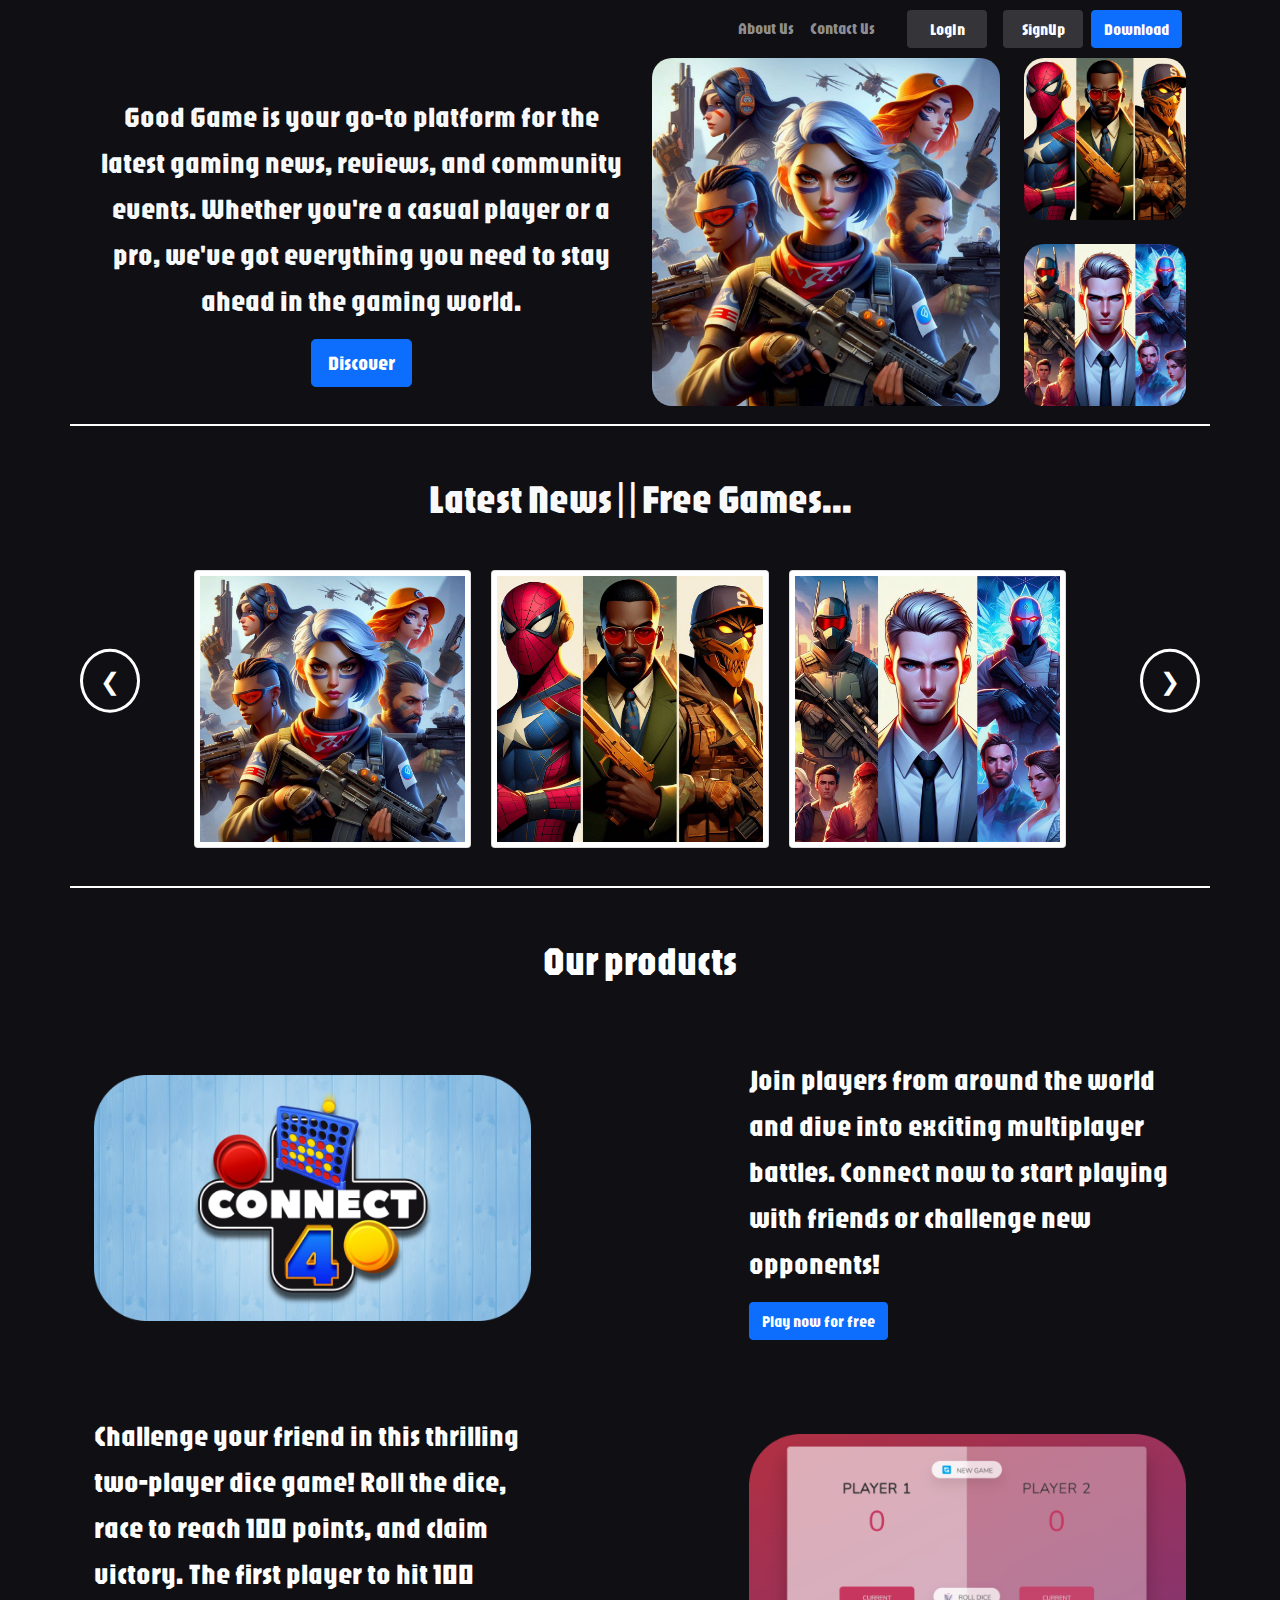
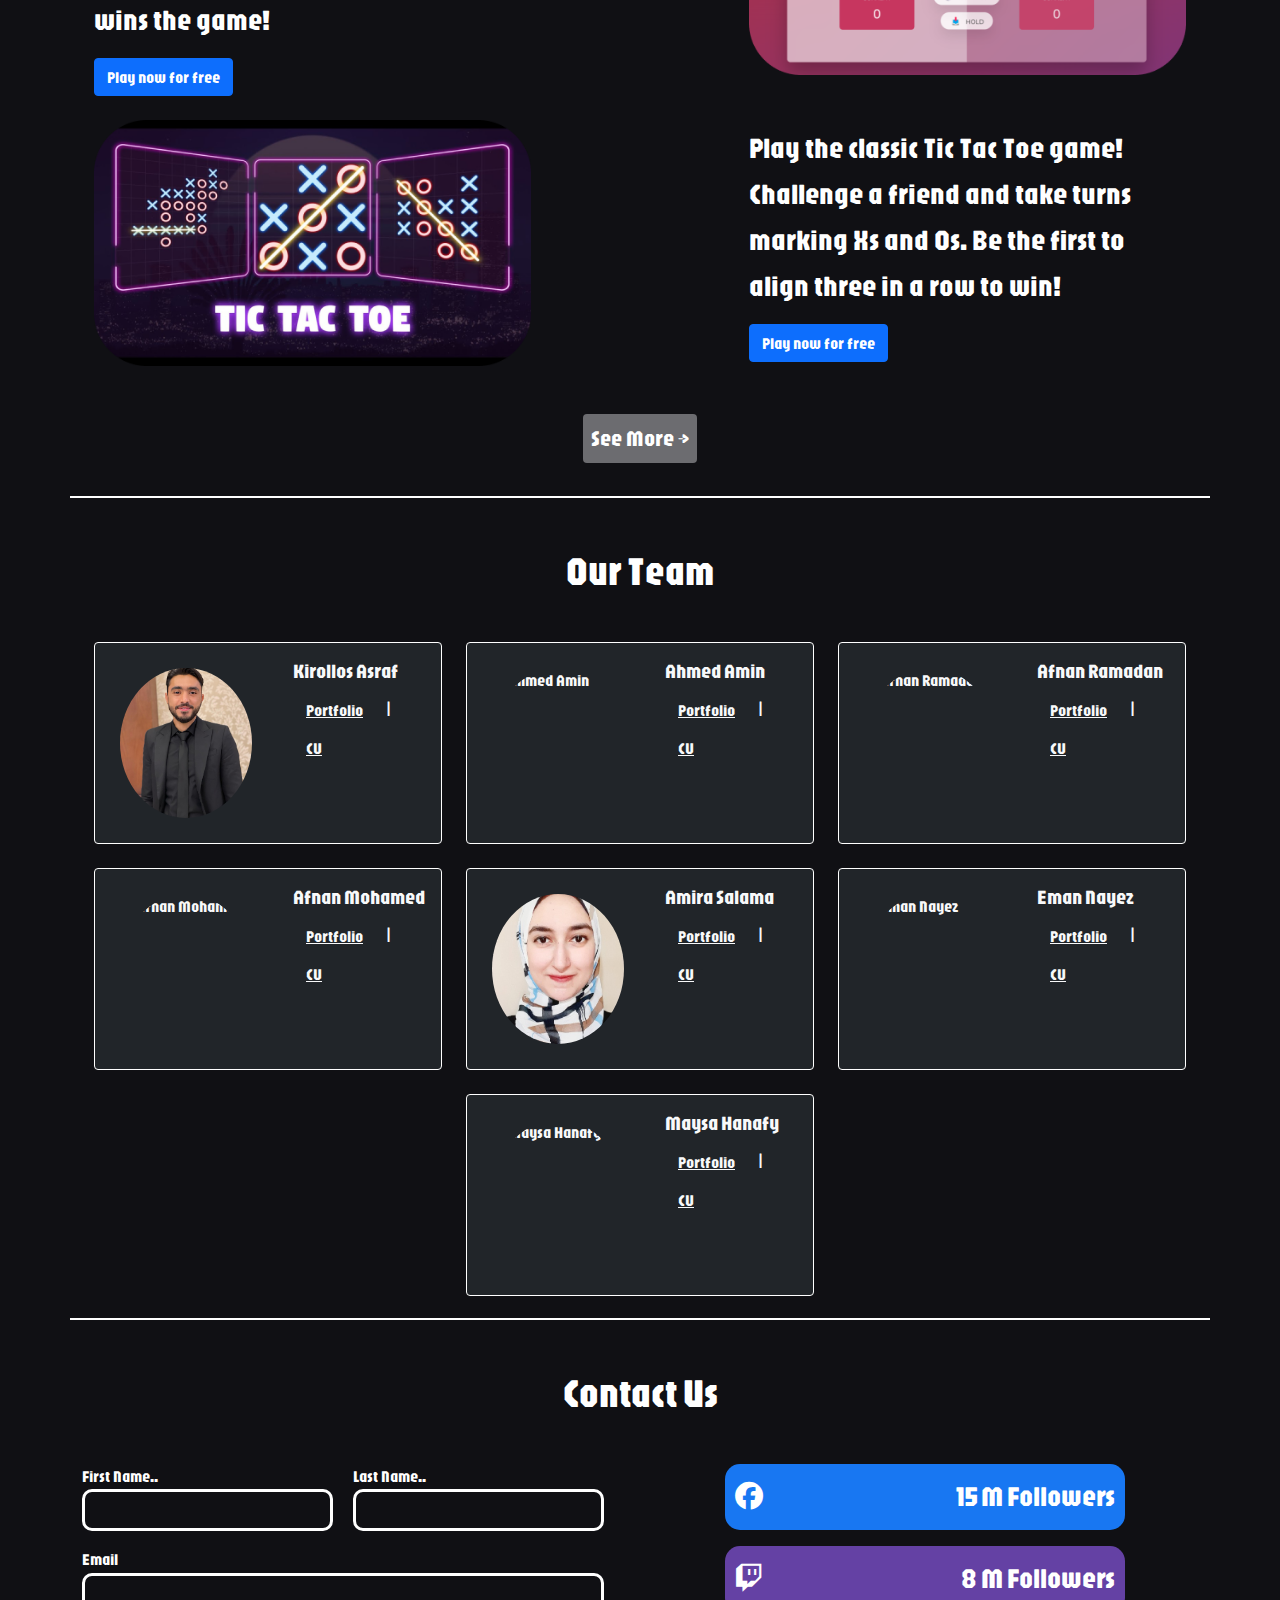
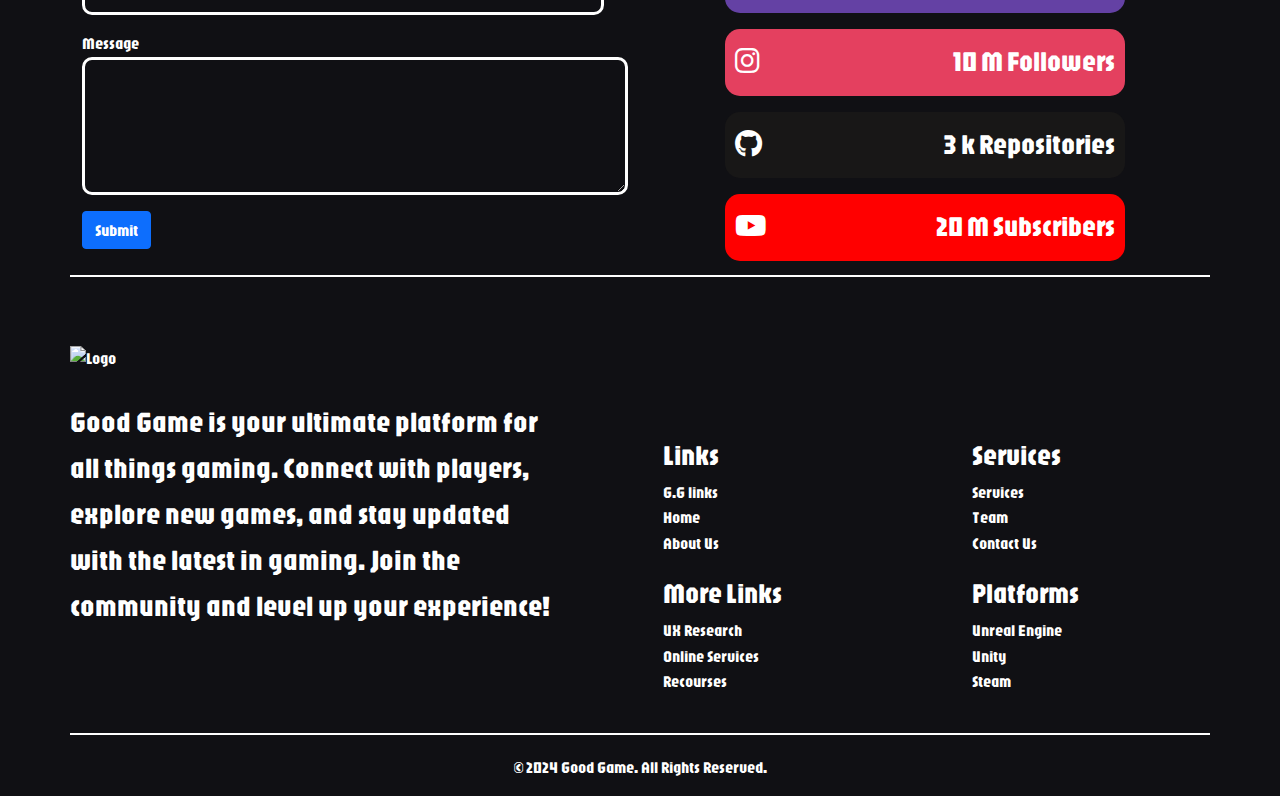
==== index.html @ bca0e64c "Intial Commit" ====
<!DOCTYPE html>
<html lang="en">

<head>
  <meta charset="UTF-8" />
  <meta name="viewport" content="width=device-width, initial-scale=1.0" />
  <link rel="shortcut icon" type="image/png" href="./images/4.svg" />
  <link rel="stylesheet" href="./fontawesome-free-6.6.0-web/css/all.min.css" />
  <link rel="stylesheet" href="./vendor/bootstrap/css/bootstrap.min.css" />
  <link rel="stylesheet" href="./vendor/bootstrap/css/bootstrap.rtl.min.css" />
  <link rel="preconnect" href="https://fonts.googleapis.com" />
  <link rel="preconnect" href="https://fonts.gstatic.com" crossorigin />
  <link href="https://fonts.googleapis.com/css2?family=Jaro:opsz@6..72&display=swap" rel="stylesheet" />
  <link rel="stylesheet" href="./css/minstyles.css" />
  <title>Good Game</title>
</head>

<body>
  <!-- Header (Navigator) -->
  <nav class="navbar navbar-expand-md navbar-dark text-white">
    <div class="container d-flex justify-content-between">
      <a href="#" class="navbar-brand">
        <img src="./images/4.svg" alt="" style="width: 60px" />
      </a>

      <button class="navbar-toggler" type="button" data-bs-toggle="collapse" data-bs-target="#mainmenu">
        <span class="navbar-toggler-icon"></span>
      </button>

      <div class="collapse navbar-collapse justify-content-end" id="mainmenu">
        <div class="d-md-flex d-block w-100">
          <ul class="navbar-nav d-md-flex flex-column flex-md-row align-items-center mb-0">
            <li class="nav-item">
              <a href="#" class="nav-link">About Us</a>
            </li>
            <li class="nav-item">
              <a href="#" class="nav-link">Contact Us</a>
            </li>
          </ul>
          <div class="d-flex align-items-center ms-md-3 flex-column flex-md-row mt-3 mt-md-0">
            <button class="btn login me-md-2 mb-2 mb-md-0">LogIn</button>
            <button class="btn signup me-md-2 mb-2 mb-md-0">SignUp</button>
            <button class="btn btn-primary">Download</button>
          </div>
        </div>
      </div>
    </div>
  </nav>

  <!-- Hero (Section one) -->
  <section id="hero" class="hero container text-light mb-5">
    <div class="container">
      <div class="row align-items-center">
        <div class="para col-md-6 text-sm-center">
          <p class="mt-sm-3">
            Good Game is your go-to platform for the latest gaming news,
            reviews, and community events. Whether you're a casual player or a
            pro, we've got everything you need to stay ahead in the gaming
            world.
          </p>
          <div class="discover d-sm-flex justify-content-center">
            <a href="#" class="btn btn-primary btn-lg">Discover</a>
          </div>
        </div>
        <div class="col-md-6 order-sm-1 order-md-2">
          <div class="row" style="height: 100%">
            <div class="col-8">
              <img src="./images/1.jpeg" alt="Image 1" class="img-fluid"
                style="width: 100%; object-fit: cover; border-radius: 20px" />
            </div>
            <div class="col-4 d-flex flex-column justify-content-between">
              <div class="mb-2">
                <img src="./images/2.jpeg" alt="Image 2" class="img-fluid"
                  style="width: 100%; object-fit: cover; border-radius: 20px" />
              </div>
              <div>
                <img src="./images/3.jpeg" alt="Image 3" class="img-fluid"
                  style="width: 100%; object-fit: cover; border-radius: 20px" />
              </div>
            </div>
          </div>
        </div>
      </div>
    </div>
  </section>

  <!-- Slider (Section two) -->
  <section class="sliderSection container text-light mb-5">
    <h1 class="text-center m-1 mb-5">Latest News | | Free Games...</h1>
    <div class="slider">
      <div class="slider-wrapper">
        <button class="arrow left-arrow">&#10094;</button>
        <div class="slider-container d-flex">
          <div class="card slidphoto">
            <img src="./images/1.jpeg" alt="Image 1" class="img-fluid" />
          </div>
          <div class="card slidphoto text-center">
            <img src="./images/2.jpeg" alt="Image 2" class="img-fluid" />
          </div>
          <div class="card slidphoto">
            <img src="./images/3.jpeg" alt="Image 3" class="img-fluid" />
          </div>
          <div class="card slidphoto">
            <img src="./images/4.jpeg" alt="Image 1" class="img-fluid" />
          </div>
          <div class="card slidphoto text-center">
            <img src="./images/1.jpeg" alt="Image 2" class="img-fluid" />
          </div>
          <div class="card slidphoto">
            <img src="./images/3.jpeg" alt="Image 3" class="img-fluid" />
          </div>
        </div>
        <button class="arrow right-arrow">&#10095;</button>
      </div>
    </div>
  </section>

  <!-- OurProducts (Section three) -->
  <section id="ourproducts" class="ourProduts container text-light text-white mb-5">
    <div class="container">
      <h1 class="text-center">Our products</h1>
      <div class="d-flex justify-content-between align-items-center mb-4 mt-4 pt-lg-5 pb-lg-5">
        <img src="./images/connect4.png" alt="" class="img-fluid" />
        <div class="text-end">
          <p>
            Join players from around the world and dive into exciting
            multiplayer battles. Connect now to start playing with friends or
            challenge new opponents!
          </p>
          <button class="btn btn-primary">Play now for free</button>
        </div>
      </div>
    </div>

    <div class="container">
      <div class="d-flex justify-content-between align-items-center mb-4">
        <div class="text-end">
          <p>
            Challenge your friend in this thrilling two-player dice game! Roll
            the dice, race to reach 100 points, and claim victory. The first
            player to hit 100 wins the game!
          </p>
          <button class="btn btn-primary">Play now for free</button>
        </div>
        <img src="./images/dice.png" alt="" class="img-fluid" />
      </div>
    </div>

    <div class="container">
      <div class="d-flex justify-content-between align-items-center mb-4">
        <img src="./images/tictactoe.png" alt="" class="img-fluid" />
        <div class="text-end">
          <p>
            Play the classic Tic Tac Toe game! Challenge a friend and take
            turns marking Xs and Os. Be the first to align three in a row to
            win!
          </p>
          <button class="btn btn-primary">Play now for free</button>
        </div>
      </div>
    </div>
    <div class="see d-flex justify-content-center mt-5">
      <button class="btn btn-primary text-center p-2 seeMore" href="#">
        See More &rarr;
      </button>
    </div>
  </section>

  <!-- OurTeam  (Section four) -->
  <section class="team container text-light text-white mb-5">
    <h1 class="text-center">Our Team</h1>
    <div class="container my-5">
      <div class="row">
        <div class="col-md-4 mb-4">
          <div class="card bg-dark text-light border-white">
            <div class="d-flex">
              <img class="w-5" src="./images/kirollos.jpeg" alt="Kirollos Asraf" />
              <div class="card-body">
                <h5 class="card-title">Kirollos Asraf</h5>
                <div>
                  <a href="#" class="btn btn-link text-light">Portfolio</a>
                  <span class="mx-2">|</span>
                  <a href="#" class="btn btn-link text-light">CV</a>
                </div>
              </div>
            </div>
          </div>
        </div>

        <div class="col-md-4 mb-4">
          <div class="card bg-dark text-light border-white">
            <div class="d-flex">
              <img class="w-5" src="./images/Ahmed Amin.jpg" alt="Ahmed Amin" />
              <div class="card-body">
                <h5 class="card-title">Ahmed Amin</h5>
                <div>
                  <a href="#" class="btn btn-link text-light">Portfolio</a>
                  <span class="mx-2">|</span>
                  <a href="#" class="btn btn-link text-light">CV</a>
                </div>
              </div>
            </div>
          </div>
        </div>

        <div class="col-md-4 mb-4">
          <div class="card bg-dark text-light border-white">
            <div class="d-flex">
              <img class="w-5" src="" alt="Afnan Ramadan" />
              <div class="card-body">
                <h5 class="card-title">Afnan Ramadan</h5>
                <div>
                  <a href="#" class="btn btn-link text-light">Portfolio</a>
                  <span class="mx-2">|</span>
                  <a href="#" class="btn btn-link text-light">CV</a>
                </div>
              </div>
            </div>
          </div>
        </div>

        <div class="col-md-4 mb-4">
          <div class="card bg-dark text-light border-white">
            <div class="d-flex">
              <img src="" alt="Afnan Mohamed" />
              <div class="card-body">
                <h5 class="card-title">Afnan Mohamed</h5>
                <div>
                  <a href="#" class="btn btn-link text-light">Portfolio</a>
                  <span class="mx-2">|</span>
                  <a href="#" class="btn btn-link text-light">CV</a>
                </div>
              </div>
            </div>
          </div>
        </div>

        <div class="col-md-4 mb-4">
          <div class="card bg-dark text-light border-white">
            <div class="d-flex">
              <img src="./images/Amira Salama.jpg" alt="Amira Salama" />
              <div class="card-body">
                <h5 class="card-title">Amira Salama</h5>
                <div>
                  <a href="#" class="btn btn-link text-light">Portfolio</a>
                  <span class="mx-2">|</span>
                  <a href="#" class="btn btn-link text-light">CV</a>
                </div>
              </div>
            </div>
          </div>
        </div>

        <div class="col-md-4 mb-4">
          <div class="card bg-dark text-light border-white">
            <div class="d-flex">
              <img src="" alt="Eman Nayez" />
              <div class="card-body">
                <h5 class="card-title">Eman Nayez</h5>
                <div>
                  <a href="#" class="btn btn-link text-light">Portfolio</a>
                  <span class="mx-2">|</span>
                  <a href="#" class="btn btn-link text-light">CV</a>
                </div>
              </div>
            </div>
          </div>
        </div>

        <div class="col-md-4 mb-4 mx-auto">
          <div class="card bg-dark text-light border-white">
            <div class="d-flex">
              <img src="" alt="Maysa Hanafy" />
              <div class="card-body">
                <h5 class="card-title">Maysa Hanafy</h5>
                <div>
                  <a href="#" class="btn btn-link text-light">Portfolio</a>
                  <span class="mx-2">|</span>
                  <a href="#" class="btn btn-link text-light">CV</a>
                </div>
              </div>
            </div>
          </div>
        </div>
      </div>
    </div>
  </section>

  <!-- Contact Us (Section five) -->
  <section class="container contactus text-light text-white mb-5">
    <h1 class="text-center">Contact Us</h1>
    <div class="Wrpaper row my-5">
      <div class="col-md-6 mb-3">
        <form>
          <div class="row format">
            <div class="col-md-12 mb-3 d-flex justify-content-between">
              <div style="width: 48%;">
                <label for="name">First Name..</label>
                <input type="text" class="form-control" id="name" required />
              </div>
              <div style="width: 48%;">
                <label for="name2">Last Name..</label>
                <input type="text" class="form-control" id="name2" required />
              </div>
            </div>
            <div class="col-md-12 mb-3">
              <label for="email">Email</label>
              <input type="email" class="form-control" id="email" required />
            </div>
          </div>
          <div class="row">
            <div class="col-md-12 mb-3">
              <label for="message">Message</label>
              <textarea class="form-control" id="message" rows="5" required></textarea>
            </div>
          </div>
          <div class="submit col-md-12">
            <button type="submit" class="btn btn-primary">Submit</button>
          </div>
        </form>
      </div>
      <div class="col-md-6 d-flex justify-content-center">
        <div class="social-media-info">
          <div class="face social-media-item d-flex justify-content-between align-items-baseline mb-3">
            <a href="#"><i class="fa-brands fa-facebook"></i></a>
            <h3>15 M Followers</h3>
          </div>
          <div class="twitch social-media-item d-flex justify-content-between align-items-baseline mb-3">
            <a href="#"><i class="fa-brands fa-twitch"></i></a>
            <h3>8 M Followers</h3>
          </div>
          <div class="instagram social-media-item d-flex justify-content-between align-items-baseline mb-3">
            <a href="#"><i class="fab fa-instagram"></i></a>
            <h3>10 M Followers</h3>
          </div>
          <div class="github social-media-item d-flex justify-content-between align-items-baseline mb-3">
            <a href="#"><i class="fab fa-github"></i></a>
            <h3>3 k Repositories</h3>
          </div>
          <div class="youtube social-media-item d-flex justify-content-between align-items-baseline mb-3">
            <a href="#"><i class="fa-brands fa-youtube"></i></a>
            <h3>20 M Subscribers</h3>
          </div>
        </div>
      </div>
    </div>
  </section>

  <!-- Footer (Section six) -->
  <footer class="site-footer container">
    <div class="row">
      <div class="col-md-4 rightside">
        <img src="./images/4.svg" alt="Logo" style="width: 80px" />
        <p>
          Good Game is your ultimate platform for all things gaming. Connect
          with players, explore new games, and stay updated with the latest
          in gaming. Join the community and level up your experience!
        </p>
      </div>
      <div class="col-md-7 leftside">
        <div class="row">
          <div class="col-md-4">
            <ul class="footer-links list-unstyled">
              <li>
                <h3>Links</h3>
              </li>
              <li><a href="#G.Glinks">G.G links</a></li>
              <li><a href="#home">Home</a></li>
              <li><a href="#aboutus">About Us</a></li>
            </ul>
          </div>
          <div class="col-md-4">
            <ul class="footer-links list-unstyled">
              <li>
                <h3>Services</h3>
              </li>
              <li><a href="#services">Services</a></li>
              <li><a href="#team">Team</a></li>
              <li><a href="#contactus">Contact Us</a></li>
            </ul>
          </div>
        </div>
        <div class="row">
          <div class="col-md-4">
            <ul class="footer-links list-unstyled">
              <li>
                <h3>More Links</h3>
              </li>
              <li><a href="#UXResearch">UX Research</a></li>
              <li><a href="#Onlineservices">Online Services</a></li>
              <li><a href="#Recourses">Recourses</a></li>
            </ul>

          </div>
          <div class="col-md-4">
            <ul class="footer-links list-unstyled">
              <li>
                <h3>Platforms</h3>
              </li>
              <li><a href="#UnrealEngine">Unreal Engine</a></li>
              <li><a href="#Unity">Unity</a></li>
              <li><a href="#Steam">Steam</a></li>
            </ul>
          </div>
        </div>
      </div>
    </div>
  </footer>

  <!-- Copyright Text -->
  <div class="text-center">
    <p class="copyright-text">
      &copy; 2024 Good Game. All Rights Reserved.
    </p>
  </div>

  <!-- Js files -->
  <script src="./vendor/bootstrap/js/bootstrap.min.js"></script>
  <script src="./vendor/bootstrap/js/popper.min.js"></script>
  <script src="./js/script.js"></script>
</body>

</html>
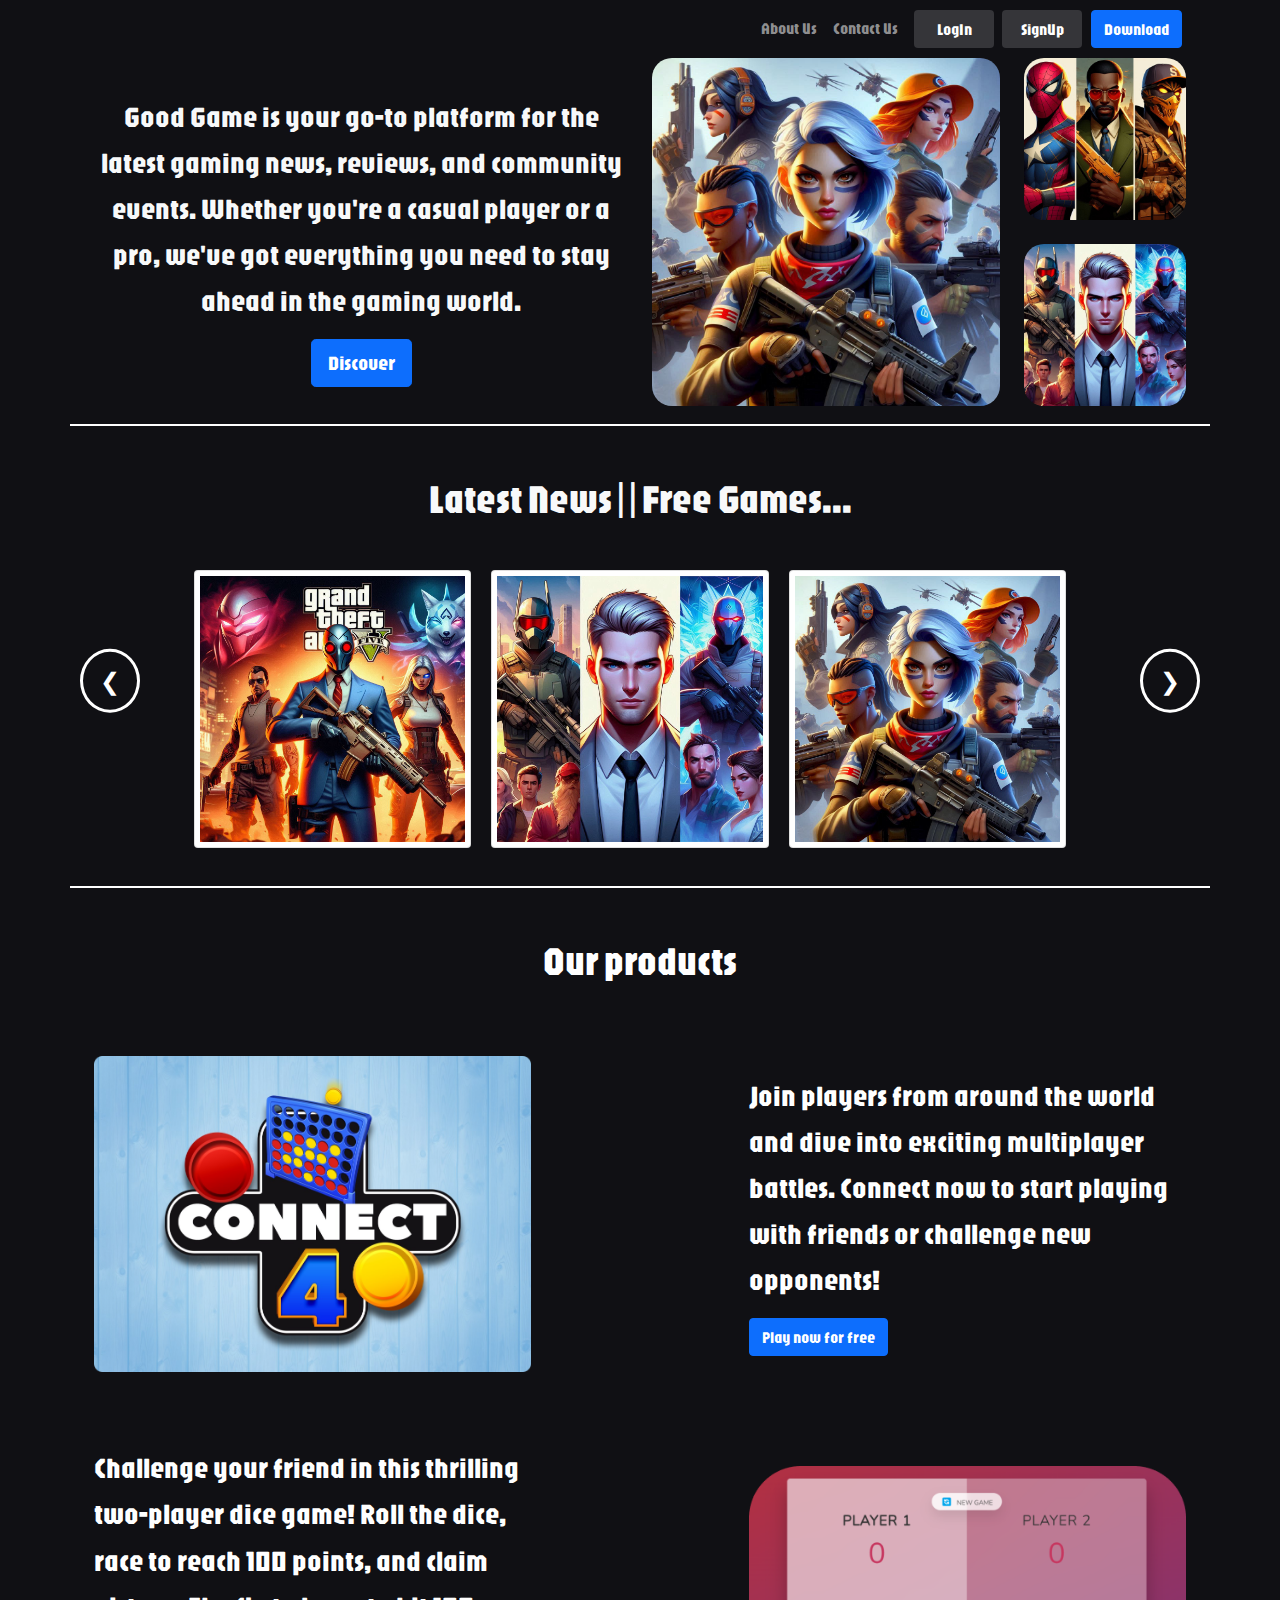
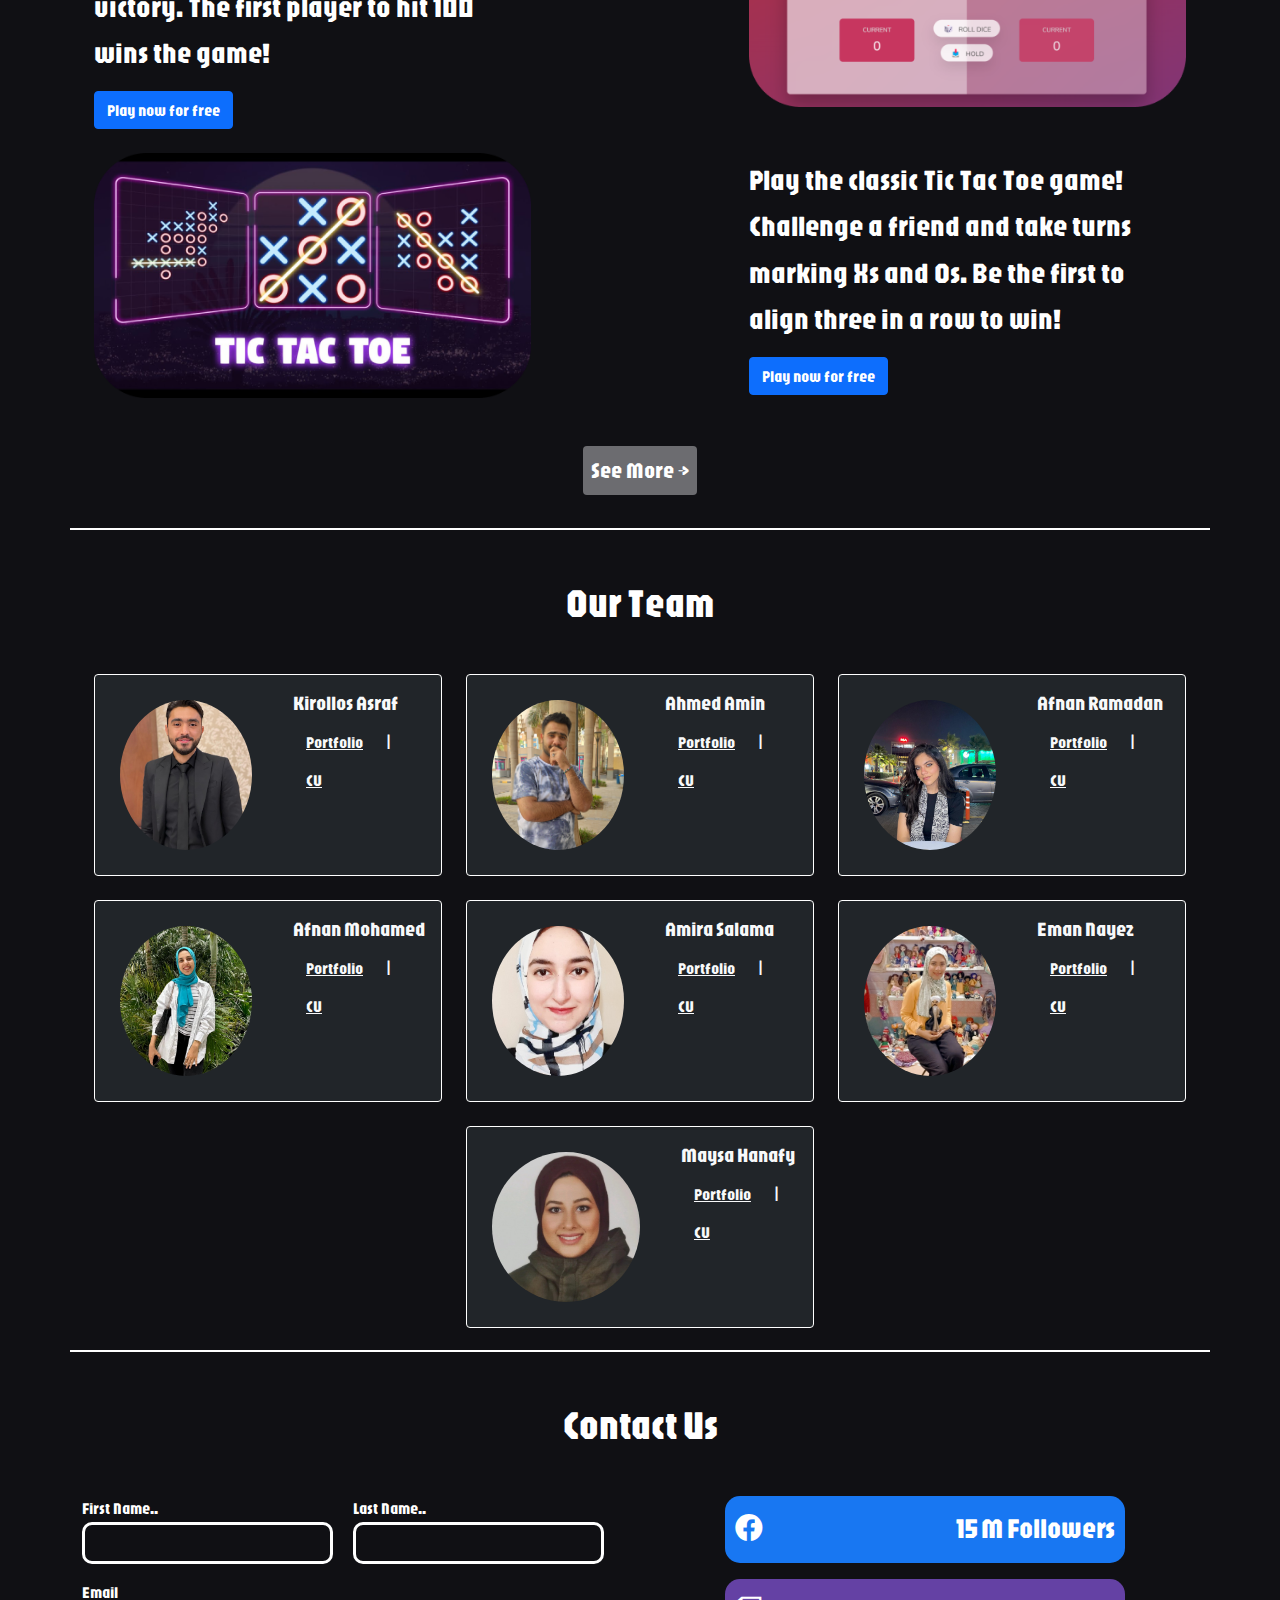
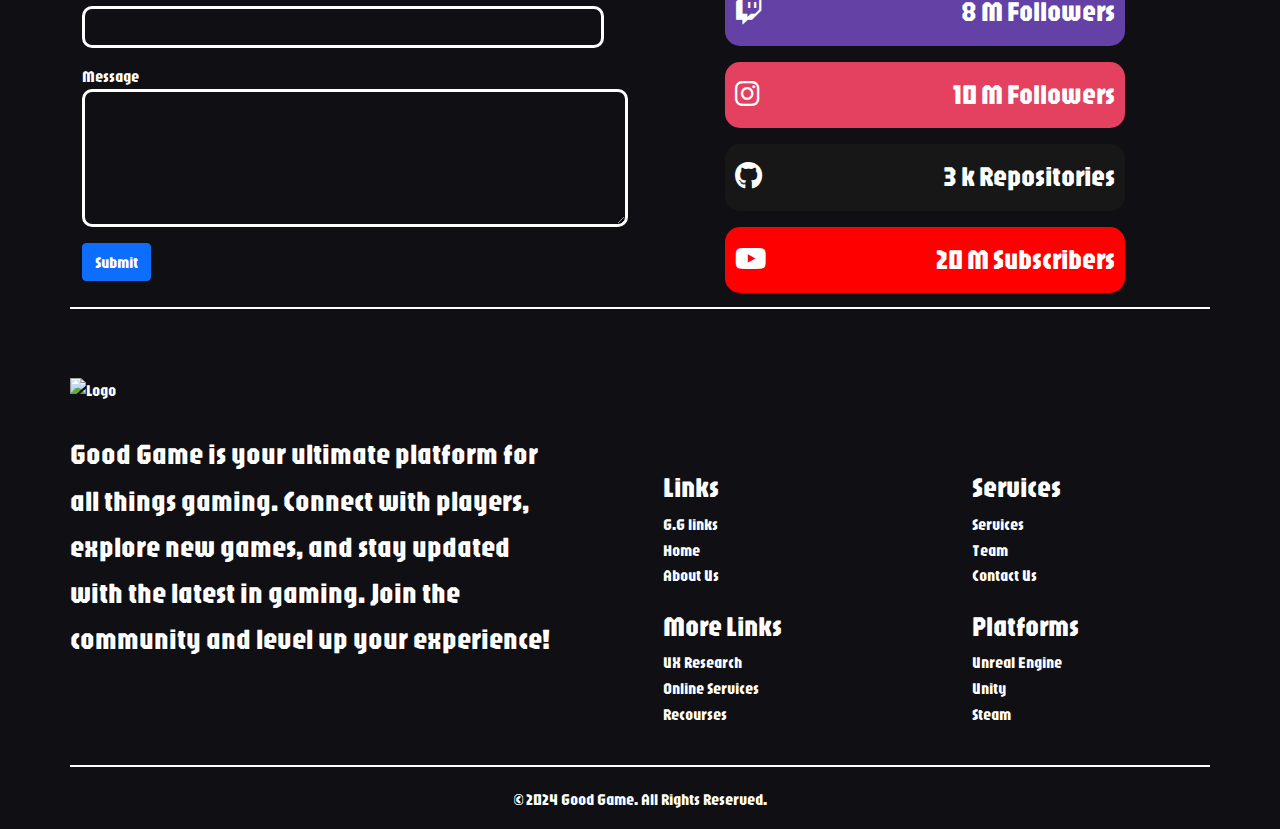
==== commit 24e3c7bb: "final one" ====
--- a/index.html
+++ b/index.html
@@ -4,15 +4,14 @@
 <head>
   <meta charset="UTF-8" />
   <meta name="viewport" content="width=device-width, initial-scale=1.0" />
-  <link rel="shortcut icon" type="image/png" href="./images/4.svg" />
-  <link rel="stylesheet" href="./fontawesome-free-6.6.0-web/css/all.min.css" />
-  <link rel="stylesheet" href="./vendor/bootstrap/css/bootstrap.min.css" />
-  <link rel="stylesheet" href="./vendor/bootstrap/css/bootstrap.rtl.min.css" />
+  <link rel="shortcut icon" type="image/png" href="./Images-All/4.svg" />
+  <link href="https://cdnjs.cloudflare.com/ajax/libs/font-awesome/6.0.0-beta3/css/all.min.css" rel="stylesheet">
+  <link rel="stylesheet" href="./Bootstrap/css/bootstrap.rtl.min.css" />
   <link rel="preconnect" href="https://fonts.googleapis.com" />
   <link rel="preconnect" href="https://fonts.gstatic.com" crossorigin />
   <link href="https://fonts.googleapis.com/css2?family=Jaro:opsz@6..72&display=swap" rel="stylesheet" />
-  <link rel="stylesheet" href="./css/minstyles.css" />
-  <title>Good Game</title>
+  <link rel="stylesheet" href="./Css-All/Main-Styles.css" />
+  <title>Good Game - Landing</title>
 </head>
 
 <body>
@@ -20,7 +19,7 @@
   <nav class="navbar navbar-expand-md navbar-dark text-white">
     <div class="container d-flex justify-content-between">
       <a href="#" class="navbar-brand">
-        <img src="./images/4.svg" alt="" style="width: 60px" />
+        <img src="./Images-All/4.svg" alt="" style="width: 60px" />
       </a>
 
       <button class="navbar-toggler" type="button" data-bs-toggle="collapse" data-bs-target="#mainmenu">
@@ -31,16 +30,18 @@
         <div class="d-md-flex d-block w-100">
           <ul class="navbar-nav d-md-flex flex-column flex-md-row align-items-center mb-0">
             <li class="nav-item">
-              <a href="#" class="nav-link">About Us</a>
+              <a href="#Team" class="nav-link">About Us</a>
             </li>
             <li class="nav-item">
-              <a href="#" class="nav-link">Contact Us</a>
+              <a href="#ContactUs" class="nav-link">Contact Us</a>
             </li>
           </ul>
           <div class="d-flex align-items-center ms-md-3 flex-column flex-md-row mt-3 mt-md-0">
-            <button class="btn login me-md-2 mb-2 mb-md-0">LogIn</button>
-            <button class="btn signup me-md-2 mb-2 mb-md-0">SignUp</button>
-            <button class="btn btn-primary">Download</button>
+            <button class="btn login me-md-2 mb-2 mb-md-0"
+              onclick="window.open('./Html files/Login-index.html','_self')">LogIn</button>
+            <button class="btn signup me-md-2 mb-2 mb-md-0"
+              onclick="window.open('./Html files/Signup-index.html','_self')">SignUp</button>
+            <button style="margin-left: 9px;" class="btn btn-primary">Download</button>
           </div>
         </div>
       </div>
@@ -59,22 +60,22 @@
             world.
           </p>
           <div class="discover d-sm-flex justify-content-center">
-            <a href="#" class="btn btn-primary btn-lg">Discover</a>
-          </div>
-        </div>
-        <div class="col-md-6 order-sm-1 order-md-2">
+            <a href="./Html files/Login-index.html" class="btn btn-primary btn-lg">Discover</a>
+          </div>
+        </div>
+        <div class=" col-md-6 order-sm-1 order-md-2">
           <div class="row" style="height: 100%">
             <div class="col-8">
-              <img src="./images/1.jpeg" alt="Image 1" class="img-fluid"
+              <img src="./Images-All/1.jpeg" alt="Image 1" class="img-fluid"
                 style="width: 100%; object-fit: cover; border-radius: 20px" />
             </div>
             <div class="col-4 d-flex flex-column justify-content-between">
               <div class="mb-2">
-                <img src="./images/2.jpeg" alt="Image 2" class="img-fluid"
+                <img src="./Images-All/2.jpeg" alt="Image 2" class="img-fluid"
                   style="width: 100%; object-fit: cover; border-radius: 20px" />
               </div>
               <div>
-                <img src="./images/3.jpeg" alt="Image 3" class="img-fluid"
+                <img src="./Images-All/3.jpeg" alt="Image 3" class="img-fluid"
                   style="width: 100%; object-fit: cover; border-radius: 20px" />
               </div>
             </div>
@@ -92,22 +93,22 @@
         <button class="arrow left-arrow">&#10094;</button>
         <div class="slider-container d-flex">
           <div class="card slidphoto">
-            <img src="./images/1.jpeg" alt="Image 1" class="img-fluid" />
+            <img src="./Images-All/4.jpeg" alt="Image 1" class="img-fluid" />
           </div>
           <div class="card slidphoto text-center">
-            <img src="./images/2.jpeg" alt="Image 2" class="img-fluid" />
+            <img src="./Images-All/3.jpeg" alt="Image 2" class="img-fluid" />
           </div>
           <div class="card slidphoto">
-            <img src="./images/3.jpeg" alt="Image 3" class="img-fluid" />
+            <img src="./Images-All/1.jpeg" alt="Image 3" class="img-fluid" />
           </div>
           <div class="card slidphoto">
-            <img src="./images/4.jpeg" alt="Image 1" class="img-fluid" />
+            <img src="./Images-All/2.jpeg" alt="Image 1" class="img-fluid" />
           </div>
           <div class="card slidphoto text-center">
-            <img src="./images/1.jpeg" alt="Image 2" class="img-fluid" />
+            <img src="./Images-All/4.jpeg" alt="Image 2" class="img-fluid" />
           </div>
           <div class="card slidphoto">
-            <img src="./images/3.jpeg" alt="Image 3" class="img-fluid" />
+            <img src="./Images-All/3.jpeg" alt="Image 3" class="img-fluid" />
           </div>
         </div>
         <button class="arrow right-arrow">&#10095;</button>
@@ -120,14 +121,15 @@
     <div class="container">
       <h1 class="text-center">Our products</h1>
       <div class="d-flex justify-content-between align-items-center mb-4 mt-4 pt-lg-5 pb-lg-5">
-        <img src="./images/connect4.png" alt="" class="img-fluid" />
+        <img src="./Images-All/connect4.png" alt="" class="img-fluid" />
         <div class="text-end">
           <p>
             Join players from around the world and dive into exciting
             multiplayer battles. Connect now to start playing with friends or
             challenge new opponents!
           </p>
-          <button class="btn btn-primary">Play now for free</button>
+          <button class="btn btn-primary" onclick="window.open('./Html files/Login-index.html','_self')">Play now for
+            free</button>
         </div>
       </div>
     </div>
@@ -140,127 +142,132 @@
             the dice, race to reach 100 points, and claim victory. The first
             player to hit 100 wins the game!
           </p>
-          <button class="btn btn-primary">Play now for free</button>
-        </div>
-        <img src="./images/dice.png" alt="" class="img-fluid" />
+          <button class="btn btn-primary" onclick="window.open('./Html files/Login-index.html','_self')">Play now for
+            free</button>
+        </div>
+        <img src="./Images-All/dice.png" alt="" class="img-fluid" />
       </div>
     </div>
 
     <div class="container">
       <div class="d-flex justify-content-between align-items-center mb-4">
-        <img src="./images/tictactoe.png" alt="" class="img-fluid" />
+        <img src="./Images-All/tictactoe.png" alt="" class="img-fluid" />
         <div class="text-end">
           <p>
             Play the classic Tic Tac Toe game! Challenge a friend and take
             turns marking Xs and Os. Be the first to align three in a row to
             win!
           </p>
-          <button class="btn btn-primary">Play now for free</button>
+          <button class="btn btn-primary" onclick="window.open('./Html files/Login-index.html','_self')">Play now for
+            free</button>
         </div>
       </div>
     </div>
     <div class="see d-flex justify-content-center mt-5">
-      <button class="btn btn-primary text-center p-2 seeMore" href="#">
+      <button class="btn btn-primary text-center p-2 seeMore"
+        onclick="window.open('./Html files/Login-index.html','_self')">
         See More &rarr;
       </button>
     </div>
   </section>
 
   <!-- OurTeam  (Section four) -->
-  <section class="team container text-light text-white mb-5">
+  <section id="Team" class="team container text-light text-white mb-5">
     <h1 class="text-center">Our Team</h1>
     <div class="container my-5">
       <div class="row">
         <div class="col-md-4 mb-4">
           <div class="card bg-dark text-light border-white">
             <div class="d-flex">
-              <img class="w-5" src="./images/kirollos.jpeg" alt="Kirollos Asraf" />
+              <img class="w-5" src="./Images-All/kirollos.jpeg" alt="Kirollos Asraf" />
               <div class="card-body">
                 <h5 class="card-title">Kirollos Asraf</h5>
                 <div>
+                  <a href="https://ckirollos.wixsite.com/kirollos-ashraf" class="btn btn-link text-light">Portfolio</a>
+                  <span class="mx-2">|</span>
+                  <a href="./CV's/Kirollos Ashraf Sedky_CV.pdf" download="Kirollos Asraf CV"
+                    class="btn btn-link text-light">CV</a>
+                </div>
+              </div>
+            </div>
+          </div>
+        </div>
+
+        <div class="col-md-4 mb-4">
+          <div class="card bg-dark text-light border-white">
+            <div class="d-flex">
+              <img class="w-5" src="./Images-All/Ahmed Amin.jpg" alt="Ahmed Amin" />
+              <div class="card-body">
+                <h5 class="card-title">Ahmed Amin</h5>
+                <div>
+                  <a href="https://a-amiin.github.io/Portfolio-Template/" class="btn btn-link text-light">Portfolio</a>
+                  <span class="mx-2">|</span>
+                  <a href="./CV's/Ahmed-Amin.pdf" download="Ahmed-Amin-CV" class="btn btn-link text-light">CV</a>
+                </div>
+              </div>
+            </div>
+          </div>
+        </div>
+
+        <div class="col-md-4 mb-4">
+          <div class="card bg-dark text-light border-white">
+            <div class="d-flex">
+              <img class="w-5" src="./Images-All/Afnan Ramadan.jpg" alt="Afnan Ramadan" />
+              <div class="card-body">
+                <h5 class="card-title">Afnan Ramadan</h5>
+                <div>
                   <a href="#" class="btn btn-link text-light">Portfolio</a>
                   <span class="mx-2">|</span>
-                  <a href="#" class="btn btn-link text-light">CV</a>
-                </div>
-              </div>
-            </div>
-          </div>
-        </div>
-
-        <div class="col-md-4 mb-4">
-          <div class="card bg-dark text-light border-white">
-            <div class="d-flex">
-              <img class="w-5" src="./images/Ahmed Amin.jpg" alt="Ahmed Amin" />
-              <div class="card-body">
-                <h5 class="card-title">Ahmed Amin</h5>
+                  <a href="./CV's/Afnan Ramadan - Resume.docx" download="Afnan Ramadan-CV"
+                    class="btn btn-link text-light">CV</a>
+                </div>
+              </div>
+            </div>
+          </div>
+        </div>
+
+        <div class="col-md-4 mb-4">
+          <div class="card bg-dark text-light border-white">
+            <div class="d-flex">
+              <img src="./Images-All/Afnan Mohamed.jpg" alt="Afnan Mohamed" />
+              <div class="card-body">
+                <h5 class="card-title">Afnan Mohamed</h5>
                 <div>
                   <a href="#" class="btn btn-link text-light">Portfolio</a>
                   <span class="mx-2">|</span>
-                  <a href="#" class="btn btn-link text-light">CV</a>
-                </div>
-              </div>
-            </div>
-          </div>
-        </div>
-
-        <div class="col-md-4 mb-4">
-          <div class="card bg-dark text-light border-white">
-            <div class="d-flex">
-              <img class="w-5" src="" alt="Afnan Ramadan" />
-              <div class="card-body">
-                <h5 class="card-title">Afnan Ramadan</h5>
+                  <a href="./CV's/Afnan.pdf" download="Afnan Mohamed-CV" class="btn btn-link text-light">CV</a>
+                </div>
+              </div>
+            </div>
+          </div>
+        </div>
+
+        <div class="col-md-4 mb-4">
+          <div class="card bg-dark text-light border-white">
+            <div class="d-flex">
+              <img src="./Images-All/Amira Salama.jpg" alt="Amira Salama" />
+              <div class="card-body">
+                <h5 class="card-title">Amira Salama</h5>
+                <div>
+                  <a href="https://amirasalama.my.canva.site/" class="btn btn-link text-light">Portfolio</a>
+                  <span class="mx-2">|</span>
+                  <a href="./CV's/Amira Salama-CV.pdf" download="Amira Salama-CV" class="btn btn-link text-light">CV</a>
+                </div>
+              </div>
+            </div>
+          </div>
+        </div>
+
+        <div class="col-md-4 mb-4">
+          <div class="card bg-dark text-light border-white">
+            <div class="d-flex">
+              <img src="./Images-All/Eman.jpg" alt="Eman Nayez" />
+              <div class="card-body">
+                <h5 class="card-title">Eman Nayez</h5>
                 <div>
                   <a href="#" class="btn btn-link text-light">Portfolio</a>
                   <span class="mx-2">|</span>
-                  <a href="#" class="btn btn-link text-light">CV</a>
-                </div>
-              </div>
-            </div>
-          </div>
-        </div>
-
-        <div class="col-md-4 mb-4">
-          <div class="card bg-dark text-light border-white">
-            <div class="d-flex">
-              <img src="" alt="Afnan Mohamed" />
-              <div class="card-body">
-                <h5 class="card-title">Afnan Mohamed</h5>
-                <div>
-                  <a href="#" class="btn btn-link text-light">Portfolio</a>
-                  <span class="mx-2">|</span>
-                  <a href="#" class="btn btn-link text-light">CV</a>
-                </div>
-              </div>
-            </div>
-          </div>
-        </div>
-
-        <div class="col-md-4 mb-4">
-          <div class="card bg-dark text-light border-white">
-            <div class="d-flex">
-              <img src="./images/Amira Salama.jpg" alt="Amira Salama" />
-              <div class="card-body">
-                <h5 class="card-title">Amira Salama</h5>
-                <div>
-                  <a href="#" class="btn btn-link text-light">Portfolio</a>
-                  <span class="mx-2">|</span>
-                  <a href="#" class="btn btn-link text-light">CV</a>
-                </div>
-              </div>
-            </div>
-          </div>
-        </div>
-
-        <div class="col-md-4 mb-4">
-          <div class="card bg-dark text-light border-white">
-            <div class="d-flex">
-              <img src="" alt="Eman Nayez" />
-              <div class="card-body">
-                <h5 class="card-title">Eman Nayez</h5>
-                <div>
-                  <a href="#" class="btn btn-link text-light">Portfolio</a>
-                  <span class="mx-2">|</span>
-                  <a href="#" class="btn btn-link text-light">CV</a>
+                  <a href="./CV's/Eman.Neyaz.pdf" download="Eman Nayez-CV" class="btn btn-link text-light">CV</a>
                 </div>
               </div>
             </div>
@@ -270,13 +277,14 @@
         <div class="col-md-4 mb-4 mx-auto">
           <div class="card bg-dark text-light border-white">
             <div class="d-flex">
-              <img src="" alt="Maysa Hanafy" />
+              <img src="./Images-All/Maysa.jpg" alt="Maysa Hanafy" />
               <div class="card-body">
                 <h5 class="card-title">Maysa Hanafy</h5>
                 <div>
-                  <a href="#" class="btn btn-link text-light">Portfolio</a>
-                  <span class="mx-2">|</span>
-                  <a href="#" class="btn btn-link text-light">CV</a>
+                  <a href="./CV's/Portfolio-Maysa.pdf" download="Maysa Hanafy-Portfolio"
+                    class="btn btn-link text-light">Portfolio</a>
+                  <span class="mx-2">|</span>
+                  <a href="./CV's/Maysa Hanafy CV.pdf" download="Maysa Hanafy-CV" class="btn btn-link text-light">CV</a>
                 </div>
               </div>
             </div>
@@ -287,7 +295,7 @@
   </section>
 
   <!-- Contact Us (Section five) -->
-  <section class="container contactus text-light text-white mb-5">
+  <section id="ContactUs" class="container contactus text-light text-white mb-5">
     <h1 class="text-center">Contact Us</h1>
     <div class="Wrpaper row my-5">
       <div class="col-md-6 mb-3">
@@ -322,7 +330,7 @@
       <div class="col-md-6 d-flex justify-content-center">
         <div class="social-media-info">
           <div class="face social-media-item d-flex justify-content-between align-items-baseline mb-3">
-            <a href="#"><i class="fa-brands fa-facebook"></i></a>
+            <a href="https://www.facebook.com/ahmed.mamin.944/"><i class="fa-brands fa-facebook"></i></a>
             <h3>15 M Followers</h3>
           </div>
           <div class="twitch social-media-item d-flex justify-content-between align-items-baseline mb-3">
@@ -330,15 +338,15 @@
             <h3>8 M Followers</h3>
           </div>
           <div class="instagram social-media-item d-flex justify-content-between align-items-baseline mb-3">
-            <a href="#"><i class="fab fa-instagram"></i></a>
+            <a href="https://www.instagram.com/ahmed.mohamed_ft/"><i class="fab fa-instagram"></i></a>
             <h3>10 M Followers</h3>
           </div>
           <div class="github social-media-item d-flex justify-content-between align-items-baseline mb-3">
-            <a href="#"><i class="fab fa-github"></i></a>
+            <a href="https://github.com/A-Amiin"><i class="fab fa-github"></i></a>
             <h3>3 k Repositories</h3>
           </div>
           <div class="youtube social-media-item d-flex justify-content-between align-items-baseline mb-3">
-            <a href="#"><i class="fa-brands fa-youtube"></i></a>
+            <a href="https://www.youtube.com/@AhmedAmin-gp6hy"><i class="fa-brands fa-youtube"></i></a>
             <h3>20 M Subscribers</h3>
           </div>
         </div>
@@ -350,7 +358,7 @@
   <footer class="site-footer container">
     <div class="row">
       <div class="col-md-4 rightside">
-        <img src="./images/4.svg" alt="Logo" style="width: 80px" />
+        <img src="./Images-All/4.svg" alt="Logo" style="width: 80px" />
         <p>
           Good Game is your ultimate platform for all things gaming. Connect
           with players, explore new games, and stay updated with the latest
@@ -366,7 +374,7 @@
               </li>
               <li><a href="#G.Glinks">G.G links</a></li>
               <li><a href="#home">Home</a></li>
-              <li><a href="#aboutus">About Us</a></li>
+              <li><a href="#Team">About Us</a></li>
             </ul>
           </div>
           <div class="col-md-4">
@@ -375,7 +383,7 @@
                 <h3>Services</h3>
               </li>
               <li><a href="#services">Services</a></li>
-              <li><a href="#team">Team</a></li>
+              <li><a href="#Team">Team</a></li>
               <li><a href="#contactus">Contact Us</a></li>
             </ul>
           </div>
@@ -415,9 +423,9 @@
   </div>
 
   <!-- Js files -->
-  <script src="./vendor/bootstrap/js/bootstrap.min.js"></script>
-  <script src="./vendor/bootstrap/js/popper.min.js"></script>
-  <script src="./js/script.js"></script>
+  <script src="./Bootstrap/js/bootstrap.min.js"></script>
+  <script src="./Bootstrap/js/popper.min.js"></script>
+  <script src="./Js-All/Main-Script.js"></script>
 </body>
 
 </html>--- a/Css-All/Main-Styles.css
+++ b/Css-All/Main-Styles.css
@@ -0,0 +1,423 @@
+/* Basic body styles */
+body {
+    font-family: jaro, sans-serif;
+    line-height: 1.6;
+    background-color: #101014;
+}
+
+/* Reset styles using the universal selector */
+* {
+    margin: 0;
+    padding: 0;
+    box-sizing: border-box;
+    scroll-behavior: smooth;
+}
+
+.hero::after,
+.sliderSection::after,
+.ourProduts::after,
+.team::after,
+.contactus::after,
+.footer::after,
+.site-footer::after {
+    content: "";
+    position: absolute;
+    background-color: white;
+    width: 100%;
+    height: 2px;
+    bottom: 0;
+    left: 0;
+    z-index: 1;
+}
+
+/* navigation */
+.login,
+.signup {
+    width: 80px;
+    background-color: #353539;
+    color: white;
+}
+
+/* Hero */
+.hero {
+    position: relative;
+    padding-bottom: 20px;
+}
+
+.hero p,
+.ourProduts p,
+.rightside p {
+    font-size: 1.8rem;
+}
+
+/* Slider */
+.sliderSection {
+    position: relative;
+}
+
+.slider {
+    width: 80%;
+    margin: auto;
+    overflow: hidden;
+}
+
+.slider-wrapper {
+    overflow: hidden;
+    max-height: 500px;
+}
+
+.slider-container {
+    transition: transform 0.5s ease-in-out;
+    gap: 20px;
+    margin-bottom: 40px;
+}
+
+.slidphoto {
+    max-width: calc(33.33% - 20px);
+    flex-shrink: 0;
+    padding: 5px;
+}
+
+.sliderSection button {
+    background-color: transparent;
+    color: white;
+}
+
+.arrow {
+    width: 60px;
+    position: absolute;
+    top: 50%;
+    transform: translateY(-50%);
+    background: #fff;
+    border: 3px white solid;
+    font-size: 24px;
+    cursor: pointer;
+    z-index: 10;
+    padding: 10px;
+    border-radius: 50%;
+}
+
+.left-arrow {
+    left: 10px;
+}
+
+.right-arrow {
+    right: 10px;
+}
+
+/* Our Products */
+.ourProduts {
+    position: relative;
+}
+
+.ourProduts img,
+.ourProduts .text-end {
+    width: 40%;
+}
+
+.seeMore {
+    font-size: 22px;
+    background: #6C6C70;
+    border: none;
+    margin-bottom: 35px;
+}
+
+.seeMore:hover {
+    background: #5a5a5f;
+}
+
+/* Our Team */
+.team {
+    position: relative;
+}
+
+.team .card img {
+    width: 150px;
+    height: 150px;
+    margin: 25px;
+    border-radius: 50%;
+    object-fit: cover;
+}
+
+/* ContactUs */
+.contactus {
+    position: relative;
+}
+
+.Wrpaper {
+    display: flex;
+    flex-wrap: wrap;
+}
+
+.social-media-info,
+.contactus .format {
+    width: 100%;
+}
+
+.social-media-info {
+    max-width: 400px;
+}
+
+.social-media-item {
+    font-size: 28px;
+}
+
+.social-media-item:hover {
+    opacity: 0.8;
+}
+
+.format input,
+#message {
+    background-color: transparent;
+    border: 3px #fff solid;
+    border-radius: 10px;
+}
+
+#message:focus {
+    background-color: #fff;
+}
+
+.format button {
+    align-items: center;
+}
+
+.face {
+    background-color: #1877F2;
+}
+
+.instagram {
+    background-color: #E4405F;
+}
+
+.twitch {
+    background-color: #6441A4;
+}
+
+.youtube {
+    background-color: #FF0000;
+}
+
+.github {
+    background-color: #181717;
+}
+
+.face,
+.github,
+.instagram,
+.twitch,
+.youtube {
+    cursor: pointer;
+    width: 100%;
+    padding: 10px;
+    border-radius: 15px;
+}
+
+.face i,
+.github i,
+.instagram i,
+.twitch i,
+.youtube i {
+    color: white;
+}
+
+
+/*Footer */
+.site-footer {
+    padding: 20px 0;
+    color: white;
+    position: relative;
+}
+
+.site-footer h3 {
+    color: white;
+}
+
+.leftside {
+    padding: 8% 0 0 0;
+}
+
+.site-footer a {
+    color: white;
+    text-decoration: none;
+}
+
+.site-footer a:hover {
+    color: #ccc;
+}
+
+.copyright-text {
+    margin-top: 20px;
+    color: white;
+}
+
+/* Layout for Large Screens */
+@media (min-width: 769px) {
+    .navbar-nav {
+        margin-left: auto;
+    }
+
+    .navbar-collapse {
+        display: flex;
+        justify-content: flex-end;
+    }
+
+    .navbar-toggler {
+        display: none;
+    }
+
+    .para p,
+    .para .btn {
+        justify-content: flex-start;
+
+    }
+
+    .site-footer .row {
+        display: flex;
+        justify-content: space-between;
+        gap: 4%;
+    }
+
+    .rightside,
+    .leftside {
+        width: 48%;
+    }
+
+    .rightside p {
+        padding: 5% 10% 5% 0;
+    }
+
+    .leftside .row {
+        display: flex;
+        justify-content: space-between;
+    }
+
+    .leftside .col-md-4 {
+        width: 47%;
+    }
+
+    .footer-links {
+        margin-bottom: 20px;
+    }
+}
+
+/* Responsive Styling for Small Screens */
+@media (max-width: 768px) {
+
+    .hero .container {
+        flex-direction: column-reverse;
+    }
+
+    .hero .container p {
+        text-align: center;
+        margin: 20px 0;
+    }
+
+    .ourProduts img {
+        width: 90%;
+    }
+
+    .ourProduts .text-end p {
+        width: 100%;
+        text-align: center;
+    }
+
+    .text-end button {
+        display: flex;
+        align-items: center;
+    }
+
+    .see {
+        margin-bottom: 35px;
+    }
+
+    .hero .container .discover {
+        width: 27%;
+        margin: 25px auto;
+    }
+
+    .arrow {
+        width: 30px;
+        font-size: 12px;
+        padding: 3px
+    }
+
+    .Wrpaper {
+        flex-direction: column-reverse;
+    }
+
+    .contactus .format,
+    .social-media-info {
+        width: 100%;
+    }
+
+    .submit {
+        width: 14%;
+        margin: auto;
+    }
+
+    .site-footer {
+        flex-direction: column-reverse;
+    }
+
+    .leftside p {
+        margin-top: 35px;
+    }
+
+    .rightside,
+    .leftside {
+        width: 100%;
+        text-align: center;
+    }
+
+    .rightside p {
+        padding: 20px;
+        font-size: 1rem;
+    }
+
+    .leftside .row {
+        display: flex;
+        flex-wrap: wrap;
+        justify-content: space-around;
+    }
+
+    .leftside .col-md-4 {
+        flex: 0 0 45%;
+        margin-bottom: 20px;
+    }
+}
+
+/* Responsive Styling for Smaller Screens */
+@media (max-width: 550px) {
+    #ourproducts .d-flex {
+        flex-direction: column;
+        align-items: center;
+        text-align: center;
+    }
+
+    #ourproducts img {
+        width: 100%;
+        margin-bottom: 20px;
+    }
+
+    #ourproducts .text-end {
+        width: 100%;
+        margin-bottom: 20px;
+    }
+
+    #ourproducts .btn {
+        width: auto;
+        margin: 0 auto;
+    }
+
+    #ourproducts .container:nth-child(2) .d-flex {
+        flex-direction: column-reverse;
+    }
+
+    .site-footer h3 {
+        font-size: 18px;
+    }
+
+    .site-footer a {
+        font-size: 14px;
+    }
+}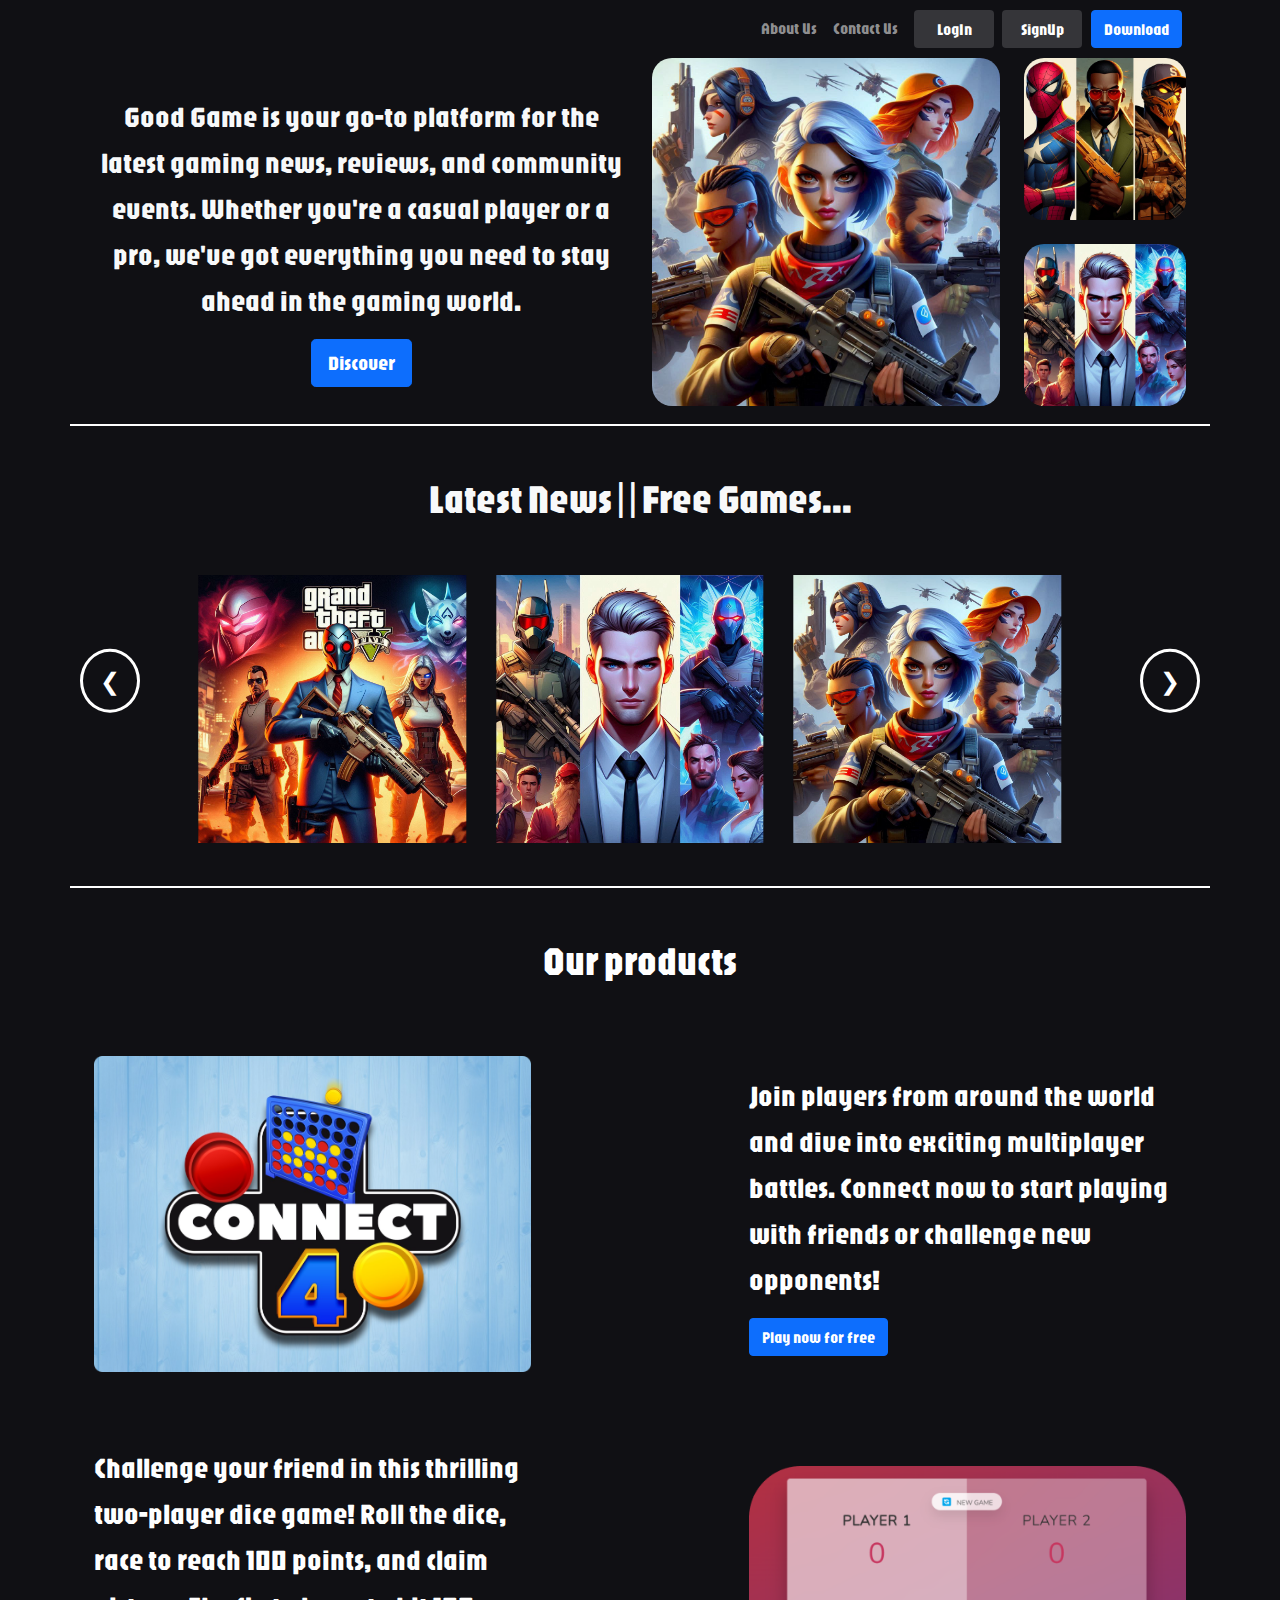
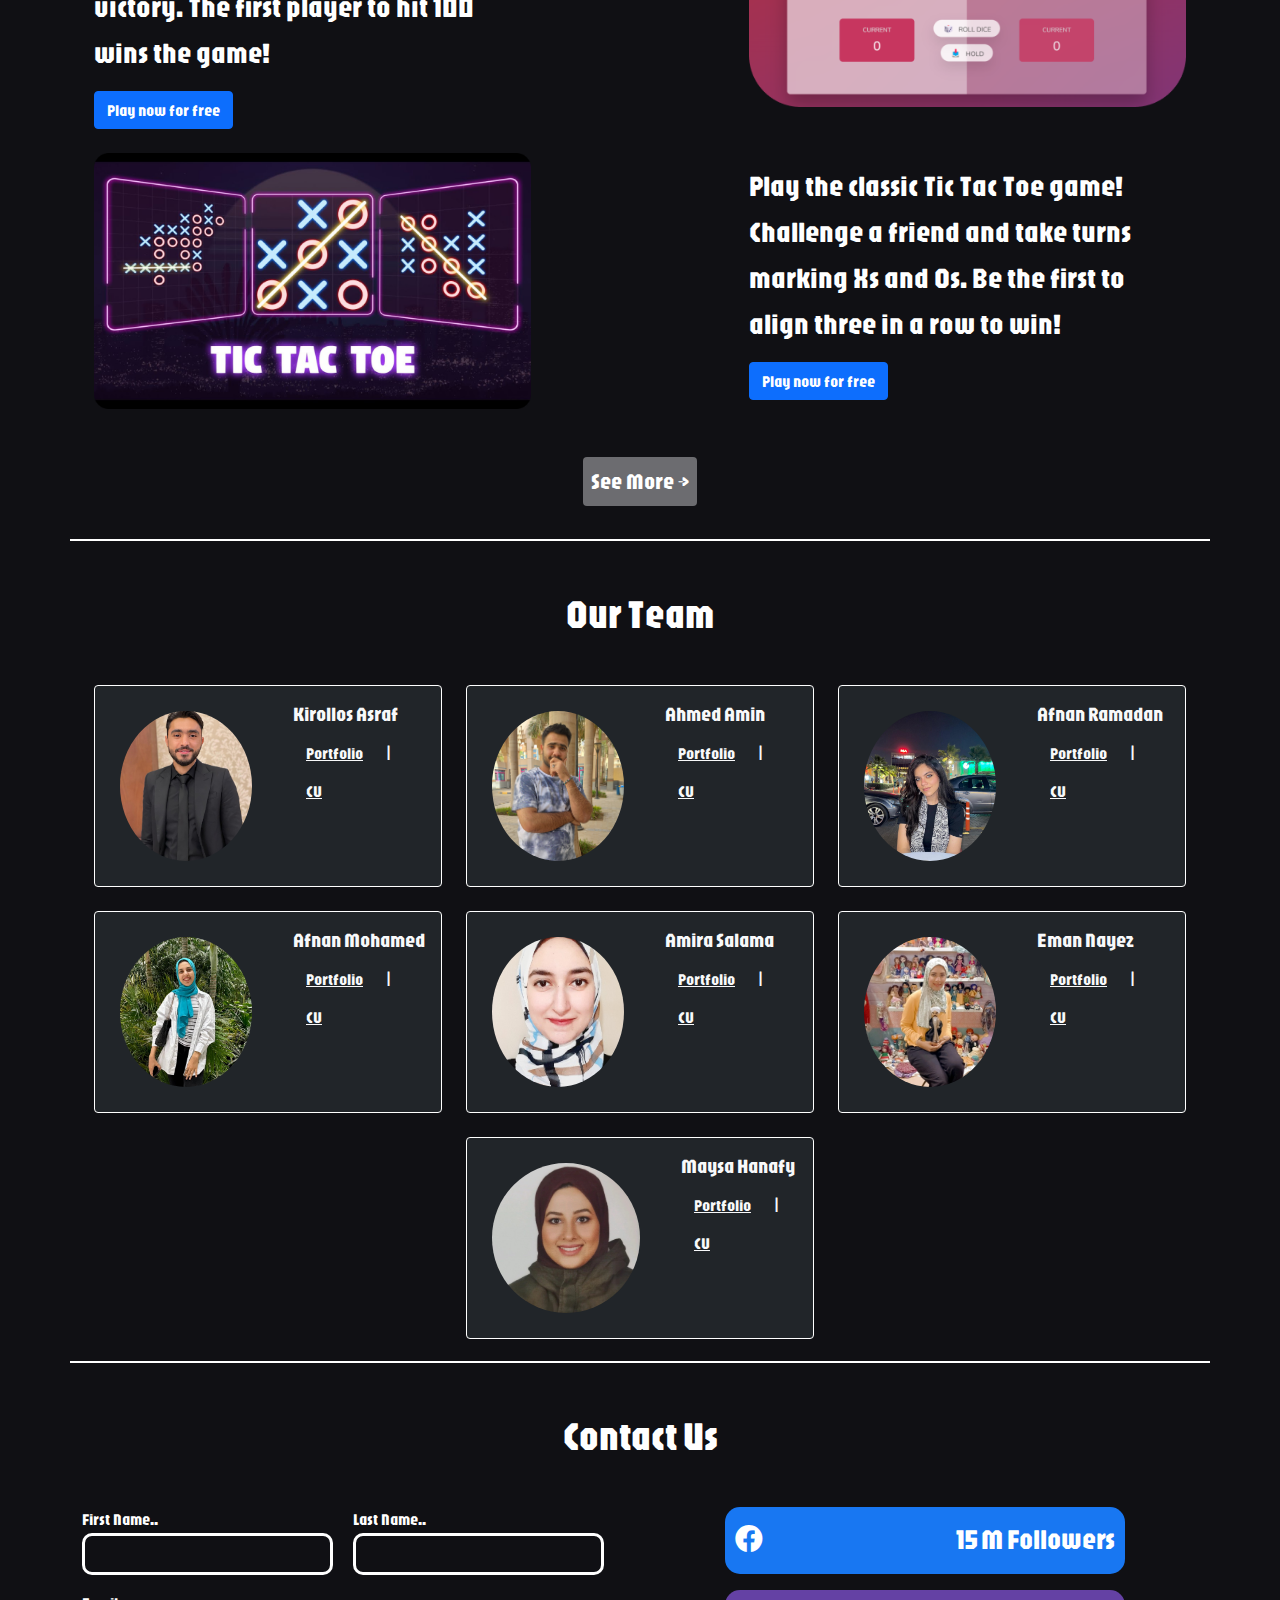
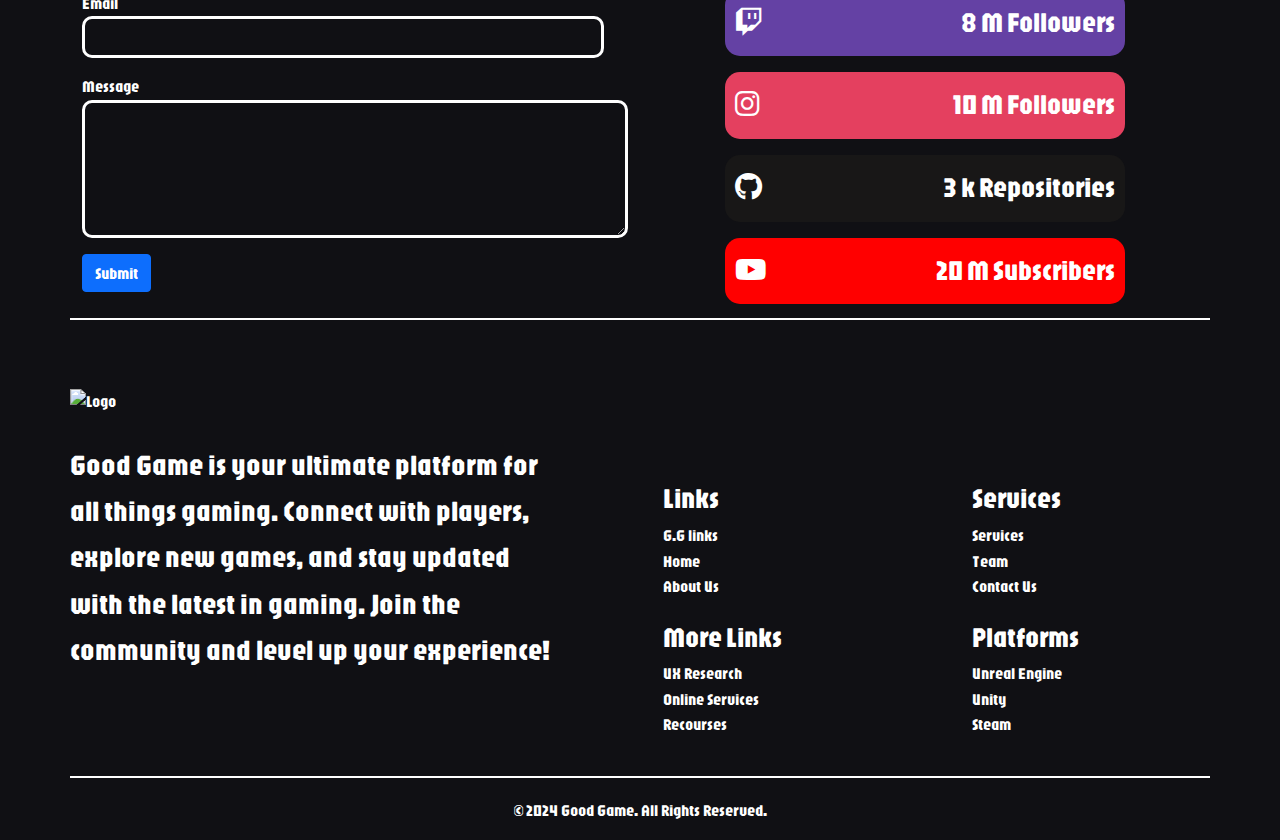
==== commit 2aa2fe45: "Some edit" ====
--- a/index.html
+++ b/index.html
@@ -92,22 +92,22 @@
       <div class="slider-wrapper">
         <button class="arrow left-arrow">&#10094;</button>
         <div class="slider-container d-flex">
-          <div class="card slidphoto">
+          <div class="slider-card slidphoto">
             <img src="./Images-All/4.jpeg" alt="Image 1" class="img-fluid" />
           </div>
-          <div class="card slidphoto text-center">
+          <div class="slider-card slidphoto text-center">
             <img src="./Images-All/3.jpeg" alt="Image 2" class="img-fluid" />
           </div>
-          <div class="card slidphoto">
+          <div class="slider-card slidphoto">
             <img src="./Images-All/1.jpeg" alt="Image 3" class="img-fluid" />
           </div>
-          <div class="card slidphoto">
+          <div class="slider-card slidphoto">
             <img src="./Images-All/2.jpeg" alt="Image 1" class="img-fluid" />
           </div>
-          <div class="card slidphoto text-center">
+          <div class="slider-card slidphoto text-center">
             <img src="./Images-All/4.jpeg" alt="Image 2" class="img-fluid" />
           </div>
-          <div class="card slidphoto">
+          <div class="slider-card slidphoto">
             <img src="./Images-All/3.jpeg" alt="Image 3" class="img-fluid" />
           </div>
         </div>
@@ -151,7 +151,7 @@
 
     <div class="container">
       <div class="d-flex justify-content-between align-items-center mb-4">
-        <img src="./Images-All/tictactoe.png" alt="" class="img-fluid" />
+        <img src="./Images-All/xo.png" alt="" class="img-fluid" />
         <div class="text-end">
           <p>
             Play the classic Tic Tac Toe game! Challenge a friend and take
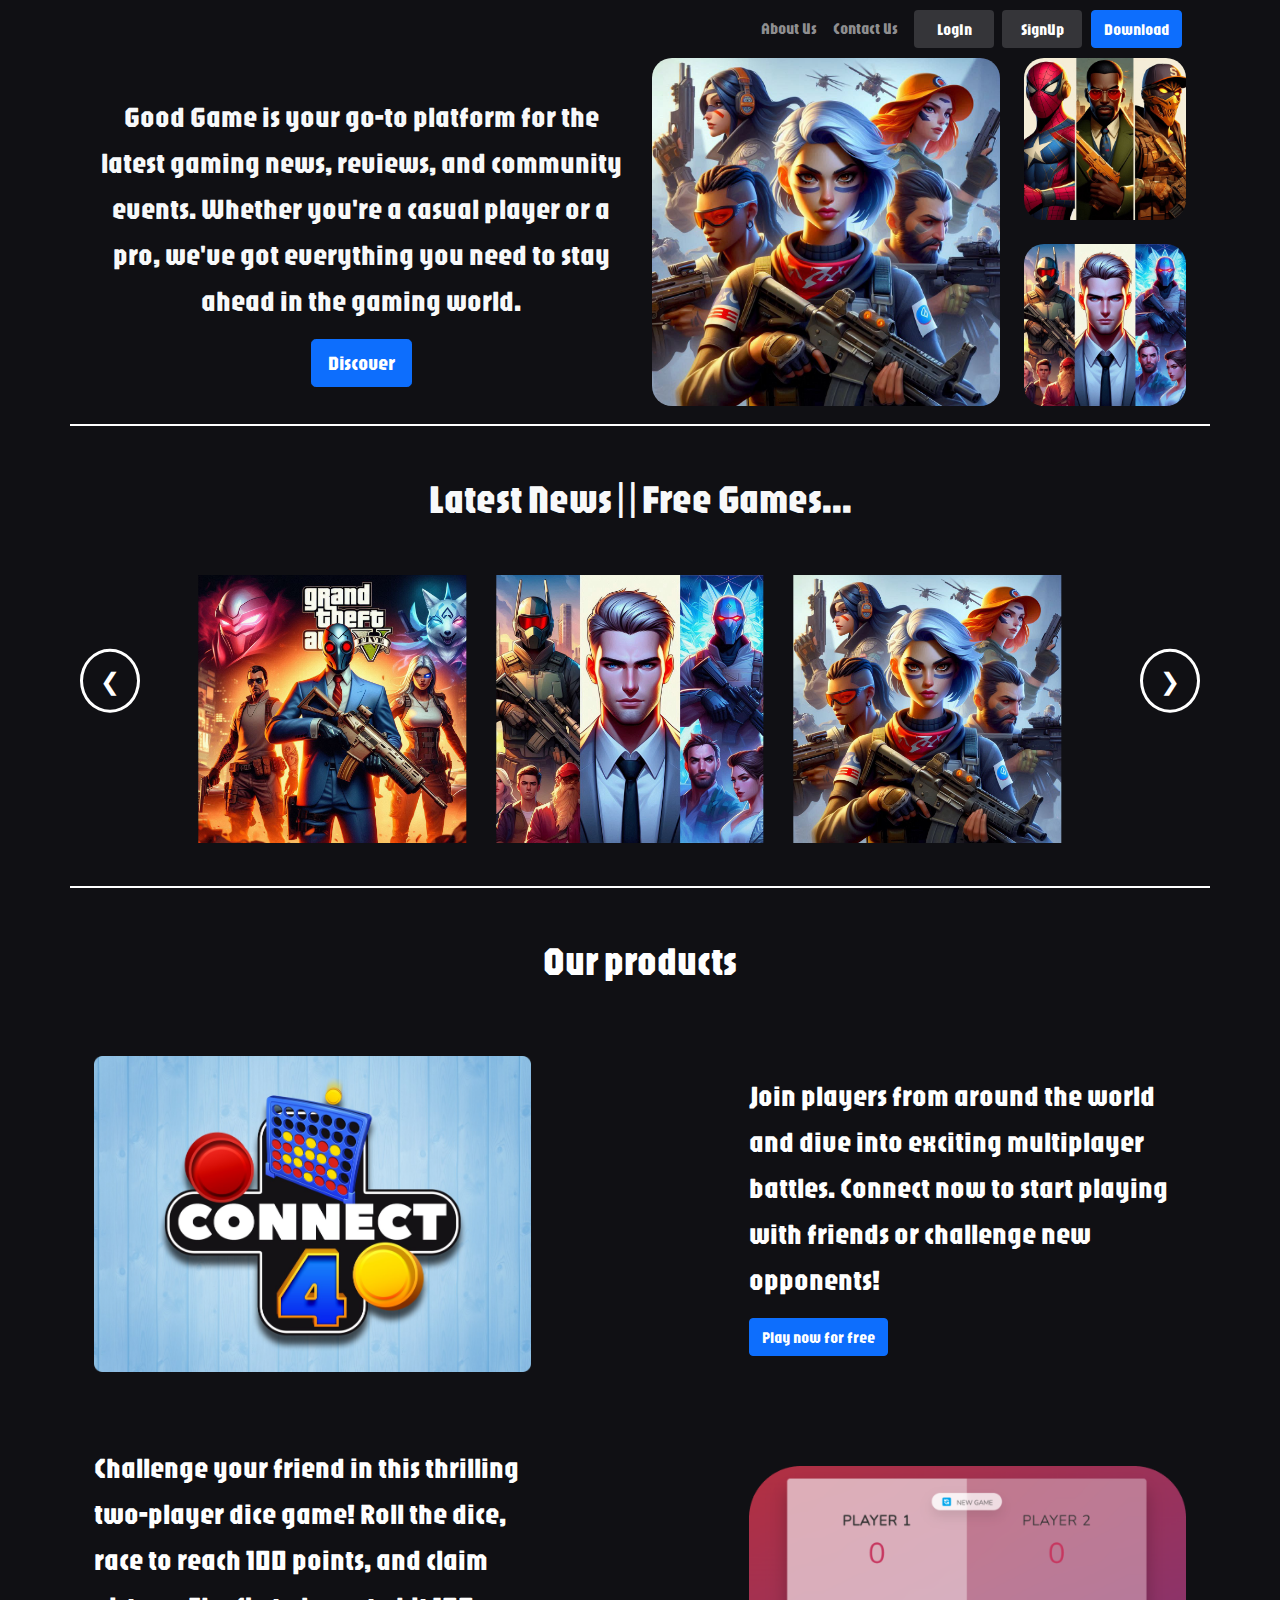
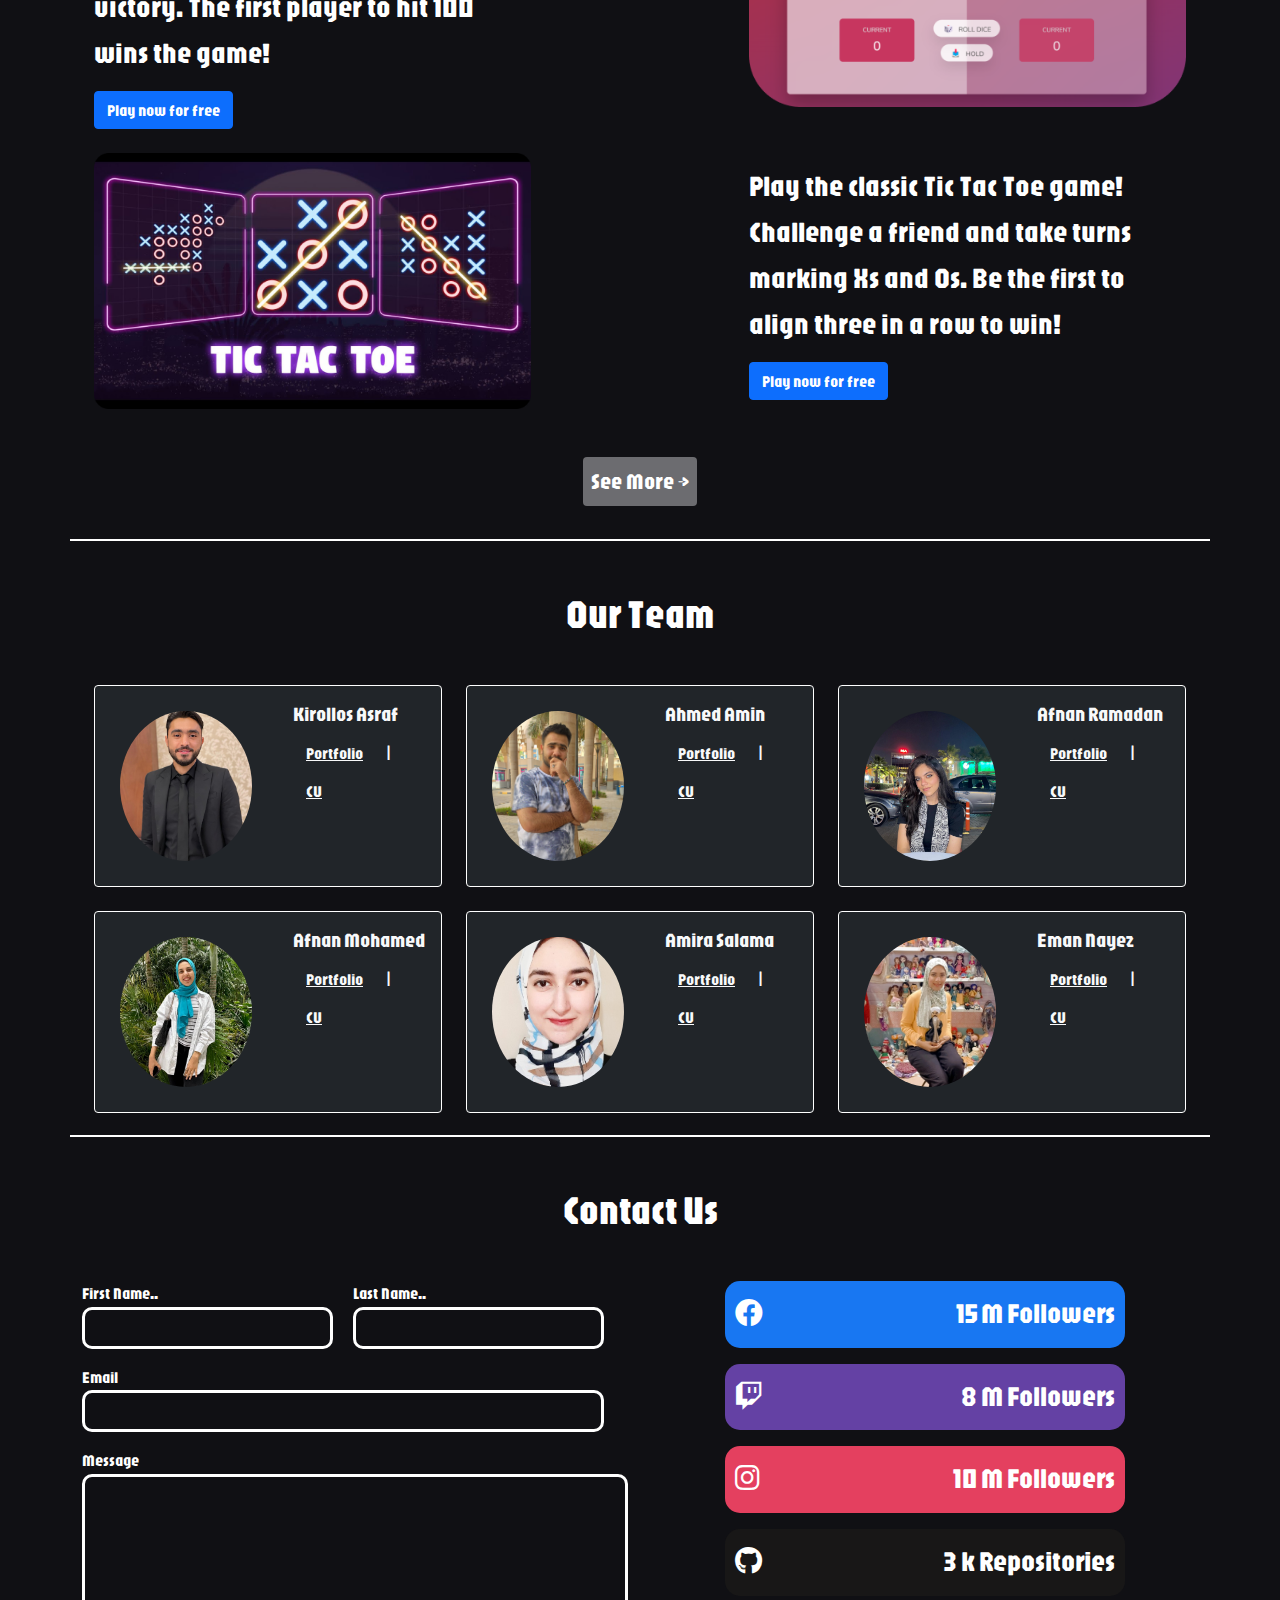
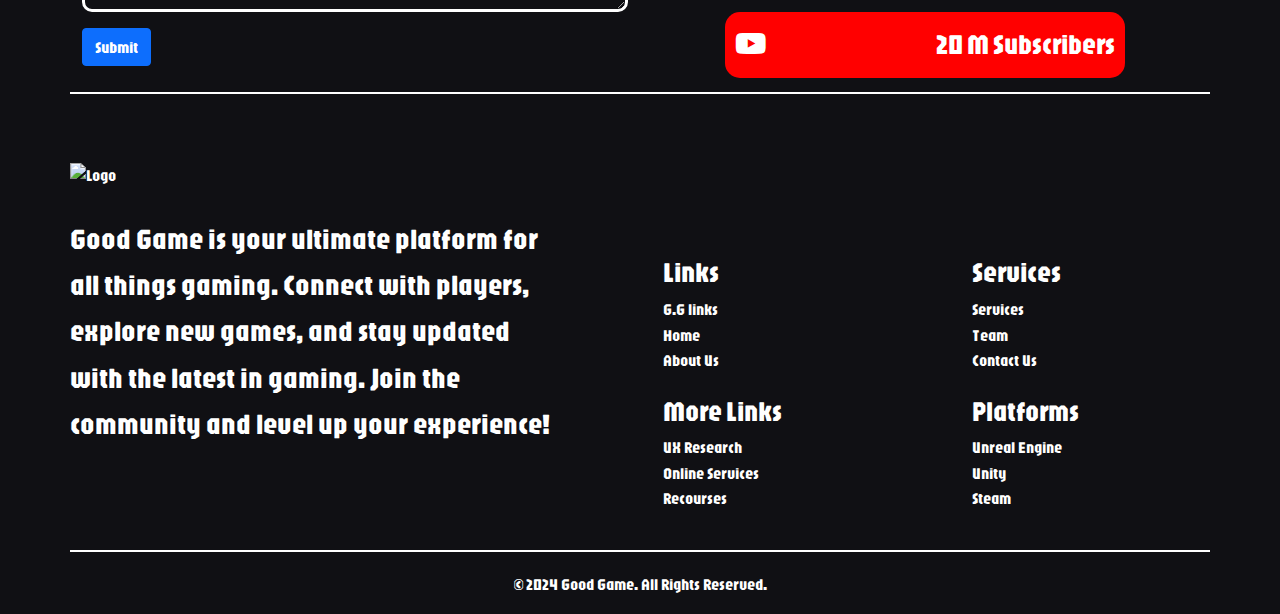
==== commit e19cebc2: "on html & homeJS" ====
--- a/index.html
+++ b/index.html
@@ -274,7 +274,7 @@
           </div>
         </div>
 
-        <div class="col-md-4 mb-4 mx-auto">
+        <!-- <div class="col-md-4 mb-4 mx-auto">
           <div class="card bg-dark text-light border-white">
             <div class="d-flex">
               <img src="./Images-All/Maysa.jpg" alt="Maysa Hanafy" />
@@ -289,7 +289,8 @@
               </div>
             </div>
           </div>
-        </div>
+        </div> -->
+
       </div>
     </div>
   </section>
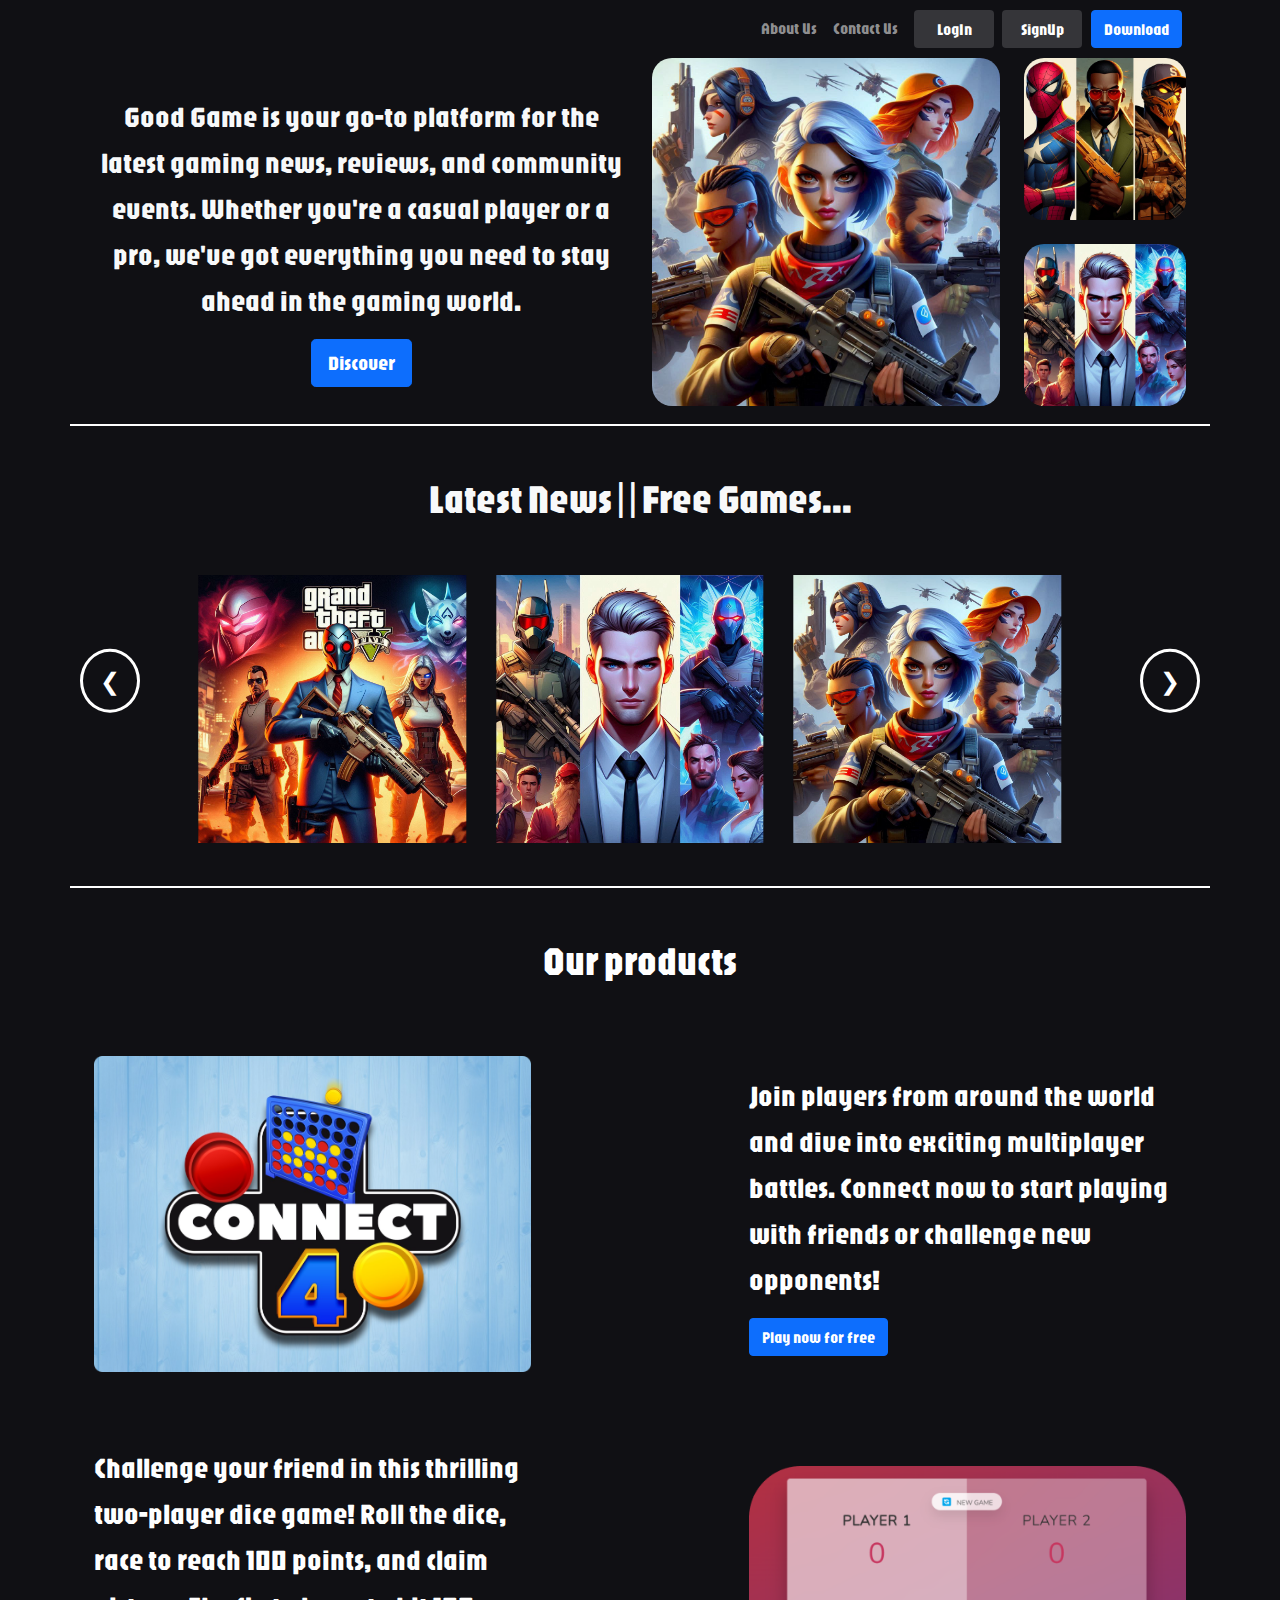
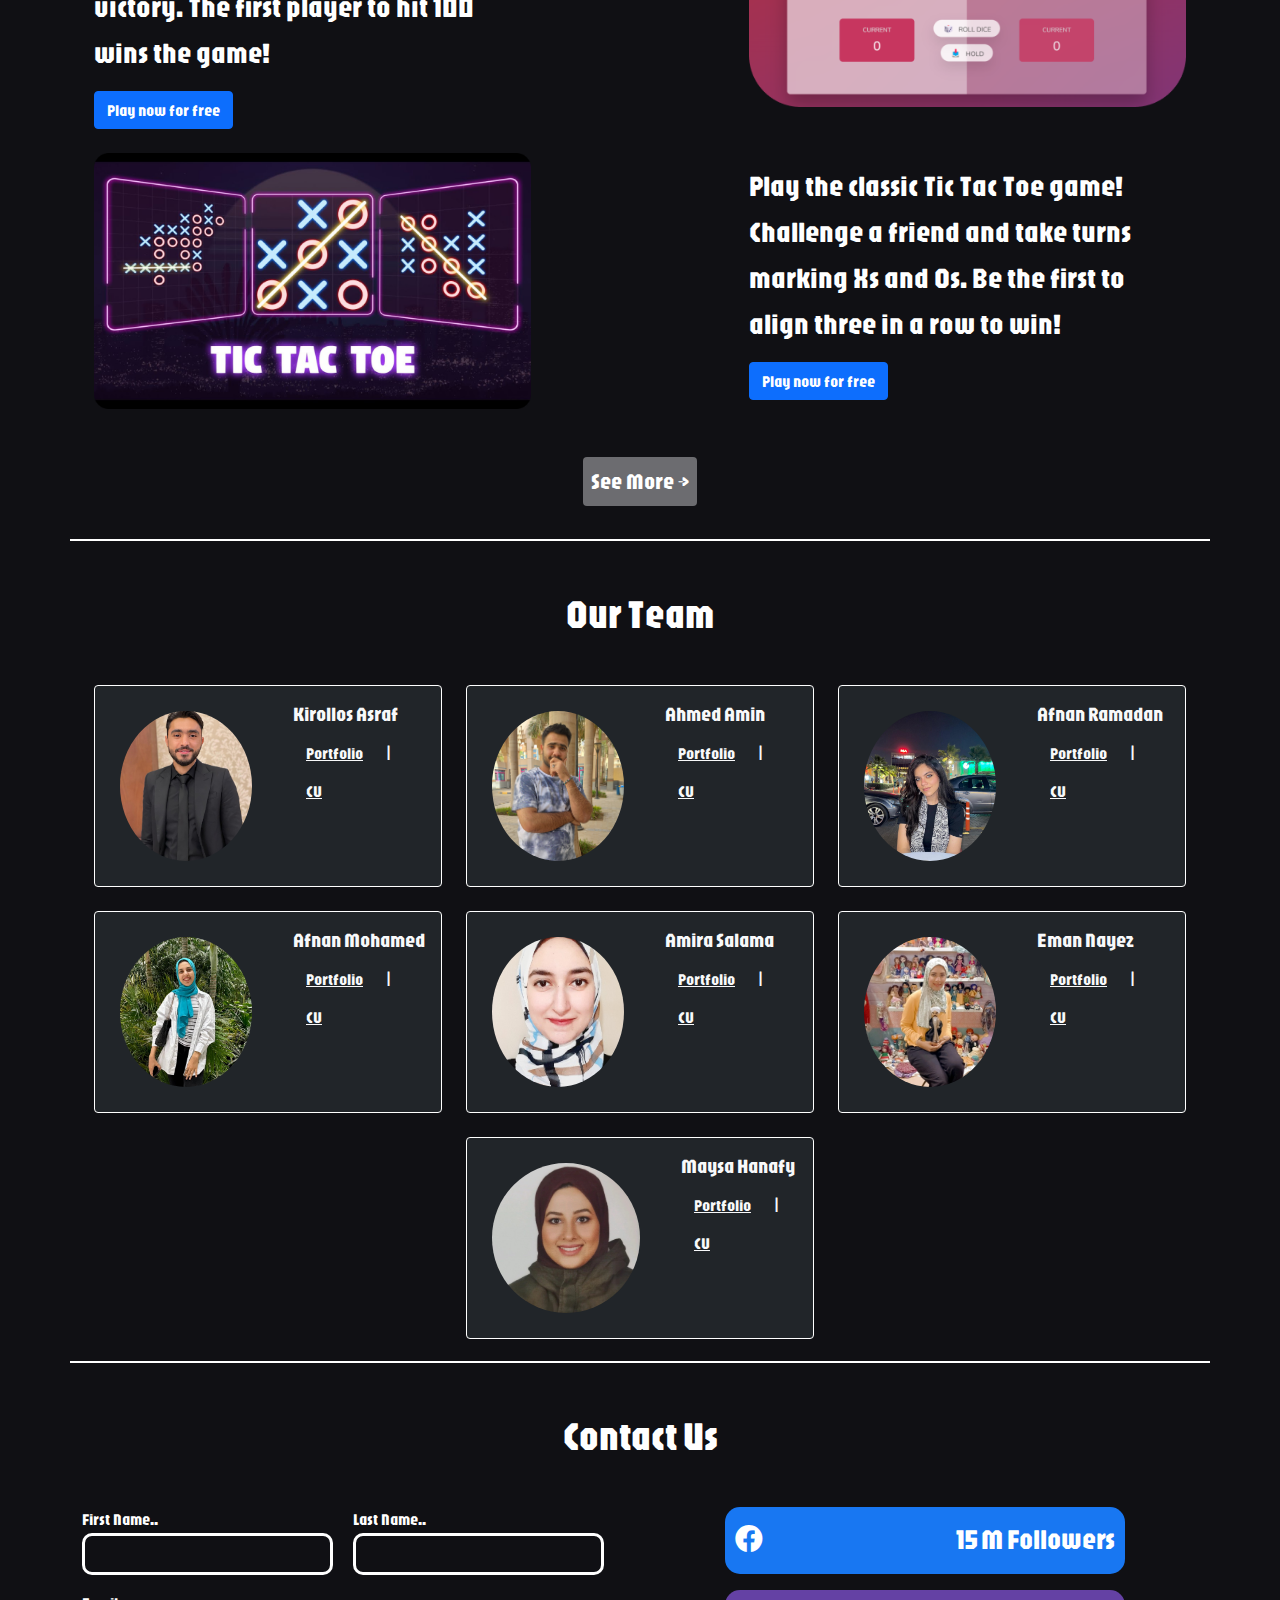
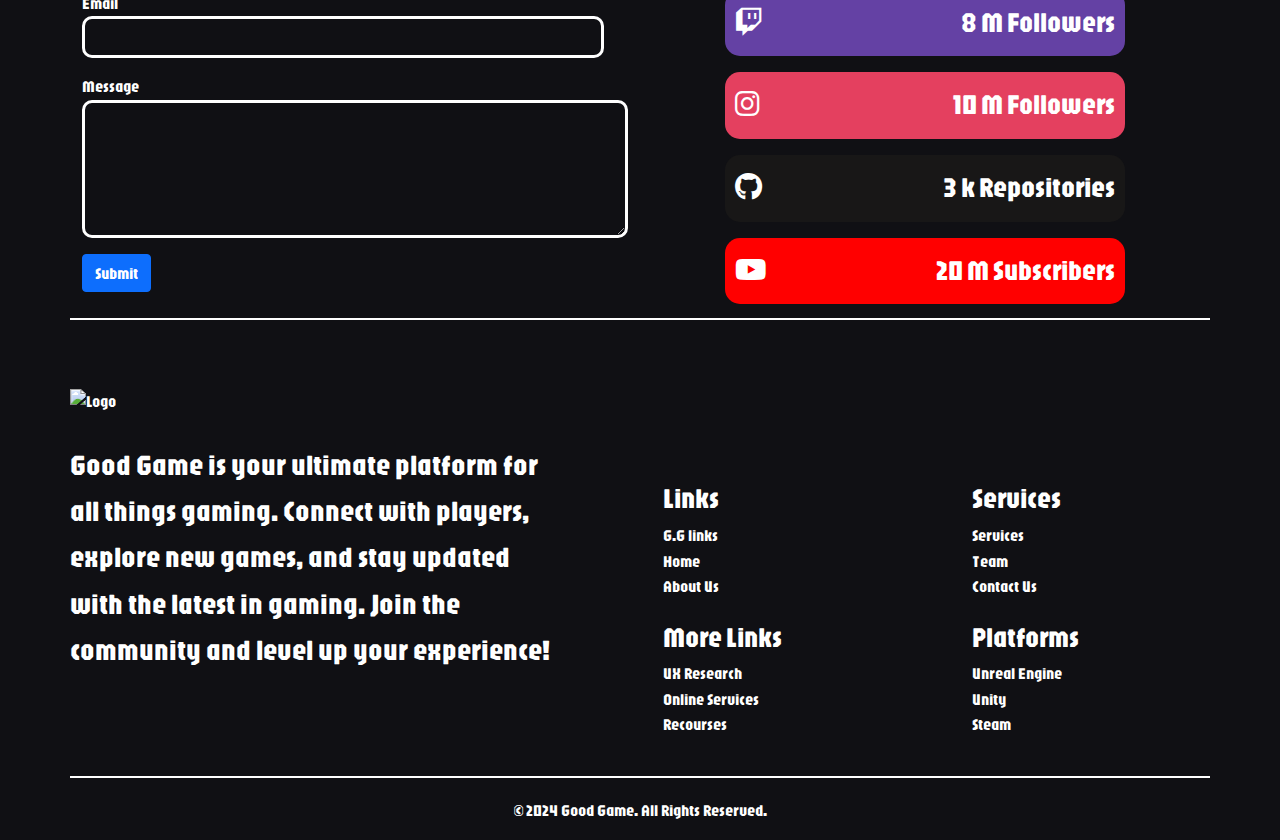
==== commit e2b9917f: "adding our seventh member" ====
--- a/index.html
+++ b/index.html
@@ -274,7 +274,7 @@
           </div>
         </div>
 
-        <!-- <div class="col-md-4 mb-4 mx-auto">
+        <div class="col-md-4 mb-4 mx-auto">
           <div class="card bg-dark text-light border-white">
             <div class="d-flex">
               <img src="./Images-All/Maysa.jpg" alt="Maysa Hanafy" />
@@ -289,7 +289,7 @@
               </div>
             </div>
           </div>
-        </div> -->
+        </div>
 
       </div>
     </div>
